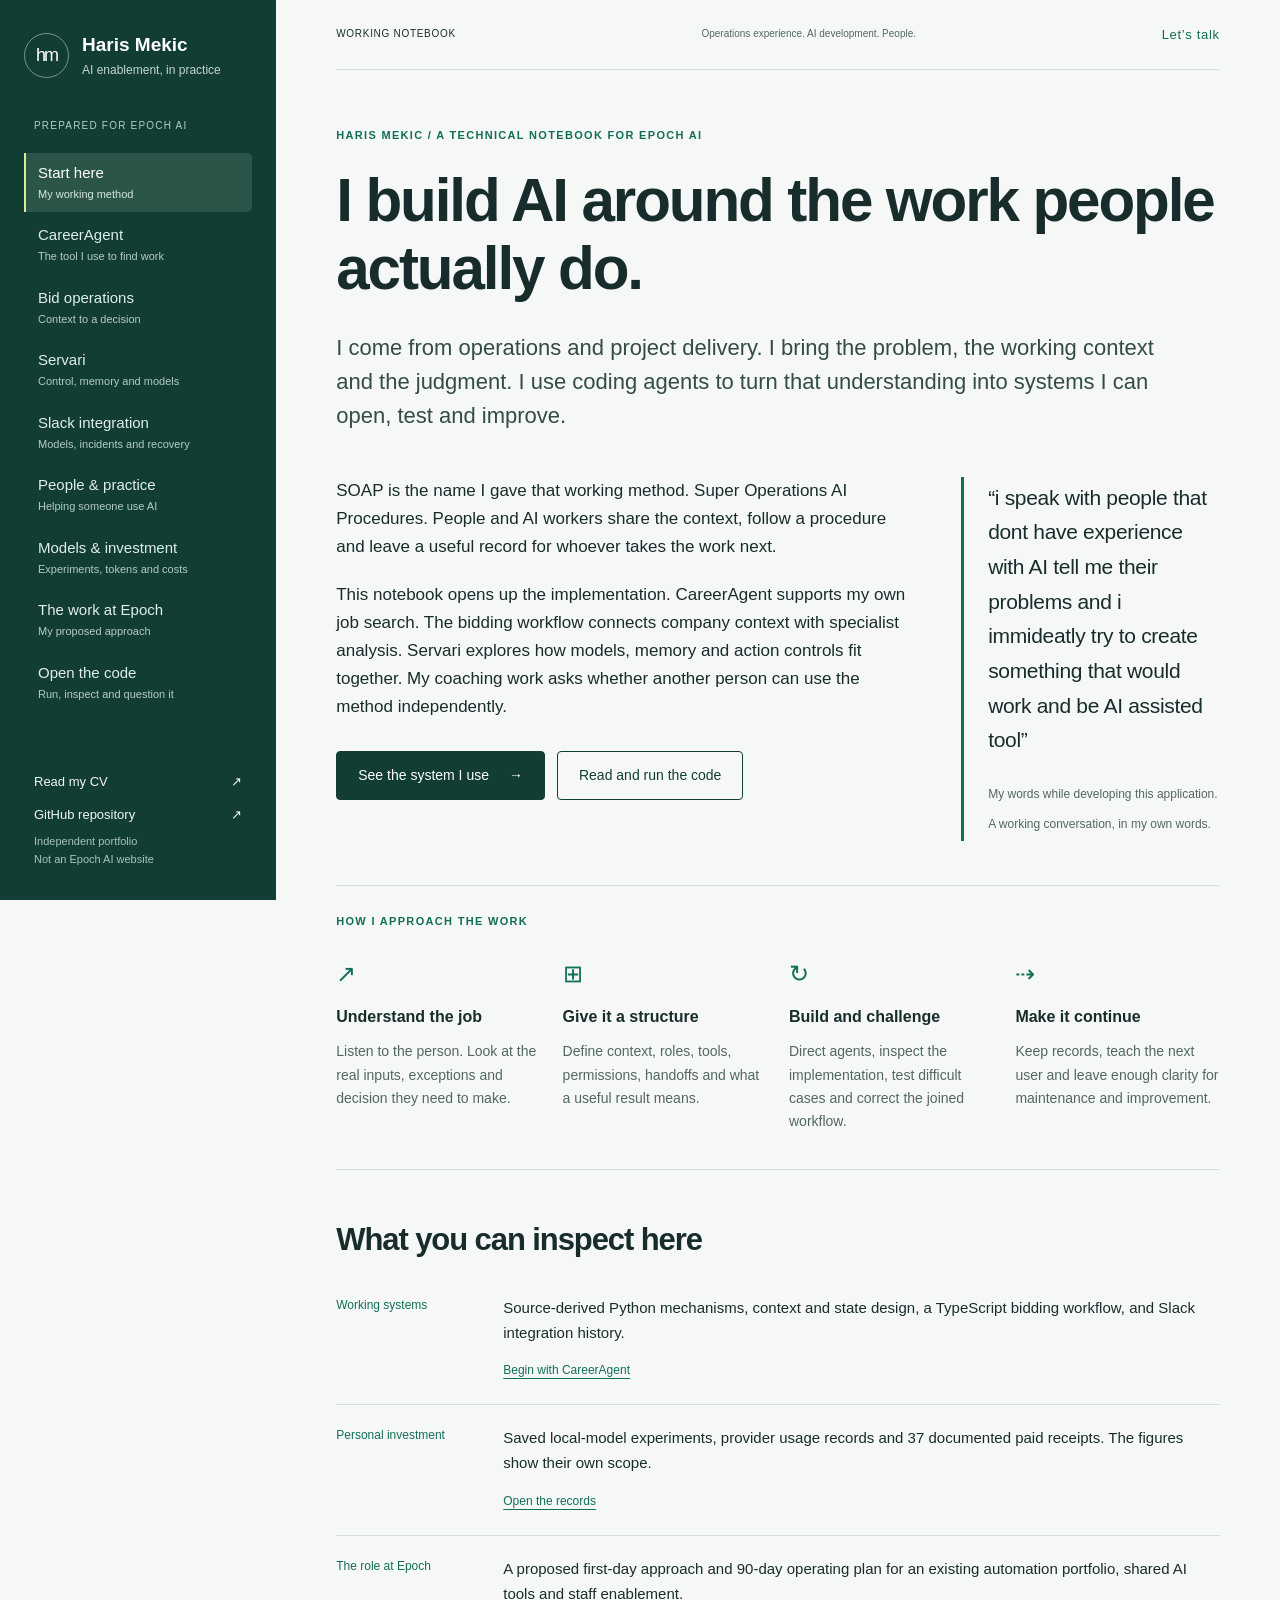
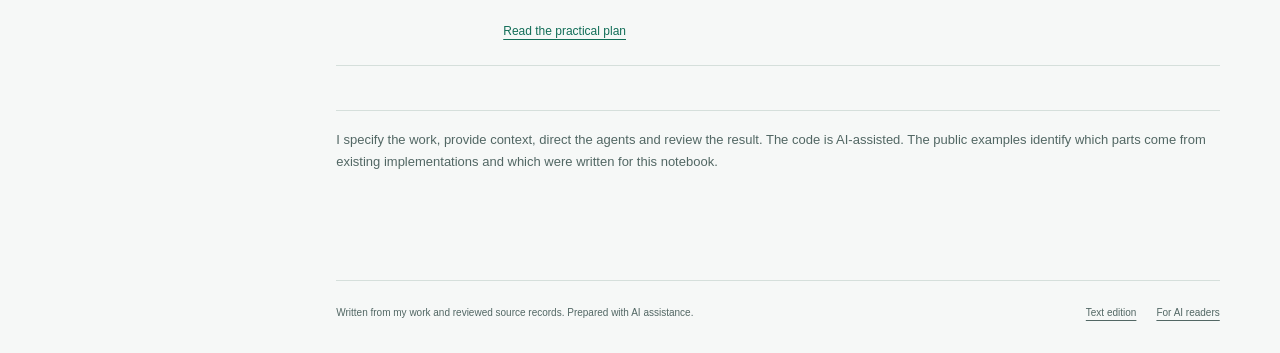
==== website/index.html @ e60d4afe "Publish AI enablement notebook and source-derived offline examples" ====
<!doctype html>
<html lang="en">
  <head>
    <meta charset="utf-8" />
    <meta name="viewport" content="width=device-width,initial-scale=1" />
    <title>Haris Mekic · AI enablement, in practice</title>
    <meta
      name="description"
      content="A technical working notebook for Epoch AI. CareerAgent, contextual workflows, model experiments, inspectable code and an implementation plan by Haris Mekic."
    />
    <meta name="color-scheme" content="light" />
    <link rel="icon" href="mark.svg" type="image/svg+xml" />
    <link rel="stylesheet" href="style.css" />
    <script src="app.js" defer></script>
  </head>
  <body>
    <a class="skip" href="#main">Skip to notebook</a>
    <div class="workspace">
      <aside class="rail">
        <a class="identity" href="#start"
          ><span class="monogram" aria-hidden="true">hm</span
          ><span>Haris Mekic<small>AI enablement, in practice</small></span></a
        ><button
          id="menu-toggle"
          aria-expanded="false"
          aria-controls="chapters"
        >
          Explore notebook <span aria-hidden="true">☰</span>
        </button>
        <nav id="chapters" aria-label="Notebook chapters">
          <p class="nav-label">Prepared for Epoch AI</p>
          <a href="#start">Start here<span>My working method</span></a
          ><a href="#careeragent"
            >CareerAgent<span>The tool I use to find work</span></a
          ><a href="#bid_workflow"
            >Bid operations<span>Context to a decision</span></a
          ><a href="#servari">Servari<span>Control, memory and models</span></a
          ><a href="#enablement"
            >People & practice<span>Helping someone use AI</span></a
          ><a href="#investment"
            >Models & investment<span>Experiments, tokens and costs</span></a
          ><a href="#epoch"
            >The work at Epoch<span>My proposed approach</span></a
          ><a href="#code"
            >Open the code<span>Run, inspect and question it</span></a
          >
        </nav>
        <div class="rail-bottom">
          <a href="https://haris-mekic-epoch-ai.pages.dev/Haris_Mekic_Epoch_AI_Enablement_CV.pdf"
            >Read my CV <span aria-hidden="true">↗</span></a
          ><a href="https://github.com/Haris88m/ai-enablement-workbench"
            >GitHub repository <span aria-hidden="true">↗</span></a
          >
          <p>Independent portfolio<br />Not an Epoch AI website</p>
        </div>
      </aside>
      <main id="main" tabindex="-1">
        <header class="topbar">
          <span>WORKING NOTEBOOK</span
          ><span>Operations experience. AI development. People.</span
          ><a class="contact-small" href="#contact">Let’s talk</a>
        </header>
        <div id="reading">
          <noscript
            ><h1>Haris Mekic’s technical notebook</h1>
            <p>
              This interactive notebook uses JavaScript. You can read the
              complete <a href="notebook.md">plain-text edition</a> or visit the
              <a href="https://github.com/Haris88m/ai-enablement-workbench"
                >public code repository</a
              >.
            </p></noscript
          >
        </div>
        <footer>
          <span
            >Written from my work and reviewed source records. Prepared with AI
            assistance.</span
          ><a href="notebook.md">Text edition</a
          ><a href="llms.txt">For AI readers</a>
        </footer>
      </main>
    </div>
    <div class="live" id="announcer" role="status" aria-live="polite"></div>
  </body>
</html>
---- website/style.css ----
:root {
  --ink: #182d2b;
  --muted: #526764;
  --paper: #f6f8f7;
  --green: #123d35;
  --line: #d5dfdb;
  --accent: #126e58;
  --lime: #d7ed96;
  --gold: #9a5e20;
  --radius: 8px;
}
* {
  box-sizing: border-box;
}
html {
  scroll-behavior: smooth;
}
body {
  margin: 0;
  background: var(--paper);
  color: var(--ink);
  font-family: "Segoe UI", Arial, sans-serif;
  font-size: 17px;
  line-height: 1.65;
}
a {
  color: var(--accent);
  text-underline-offset: 4px;
}
button,
input,
select {
  font: inherit;
}
button,
a {
  touch-action: manipulation;
}
button {
  cursor: pointer;
}
a:focus-visible,
button:focus-visible,
input:focus-visible,
select:focus-visible,
summary:focus-visible {
  outline: 3px solid #b1681f;
  outline-offset: 5px;
}
.skip {
  position: fixed;
  left: 12px;
  top: -80px;
  z-index: 99;
  background: white;
  padding: 12px;
}
.skip:focus {
  top: 12px;
}
.workspace {
  display: grid;
  grid-template-columns: 276px minmax(0, 1fr);
  min-height: 100dvh;
}
.rail {
  background: var(--green);
  color: #edf5f1;
  padding: 32px 24px;
  position: sticky;
  top: 0;
  height: 100dvh;
  overflow: auto;
  display: flex;
  flex-direction: column;
}
.identity {
  display: flex;
  gap: 13px;
  align-items: center;
  color: white;
  text-decoration: none;
  font-size: 19px;
  font-weight: 600;
  line-height: 1.4;
}
.identity small {
  display: block;
  font-size: 12px;
  font-weight: 400;
  color: #c0d5cd;
  margin-top: 3px;
}
.monogram {
  display: grid;
  place-items: center;
  border: 1px solid #78938a;
  border-radius: 50%;
  height: 45px;
  width: 45px;
  font-size: 18px;
  letter-spacing: -2px;
  font-weight: 400;
}
.nav-label {
  text-transform: uppercase;
  font-size: 10px;
  letter-spacing: 0.12em;
  color: #b3cec3;
  margin: 40px 10px 18px;
}
nav a {
  display: block;
  color: #e0eee8;
  text-decoration: none;
  font-size: 15px;
  line-height: 1.25;
  padding: 11px 12px;
  border-left: 2px solid transparent;
  margin: 3px 0;
  border-radius: 0 5px 5px 0;
}
nav a span {
  display: block;
  color: #b3ccc2;
  font-size: 11px;
  margin-top: 5px;
}
nav a:hover {
  background: #224c40;
}
nav a[aria-current="page"] {
  border-left-color: var(--lime);
  background: #2b5548;
  color: white;
}
nav a[aria-current="page"] span {
  color: #d4e8dc;
}
.rail-bottom {
  margin-top: auto;
  padding-top: 28px;
  font-size: 13px;
}
.rail-bottom a {
  display: flex;
  justify-content: space-between;
  color: #eff6ef;
  text-decoration: none;
  padding: 6px 10px;
}
.rail-bottom p {
  color: #a9c4b8;
  font-size: 11px;
  padding-left: 10px;
  margin-bottom: 0;
}
#menu-toggle {
  display: none;
}
main {
  min-width: 0;
  padding: 0 6%;
  outline: none;
}
.topbar {
  display: flex;
  justify-content: space-between;
  align-items: center;
  gap: 20px;
  padding: 24px 0;
  border-bottom: 1px solid var(--line);
  font-size: 10px;
  letter-spacing: 0.07em;
}
.topbar span:nth-child(2) {
  color: var(--muted);
  letter-spacing: 0;
}
.contact-small {
  text-decoration: none;
  font-size: 13px;
  white-space: nowrap;
}
#reading {
  max-width: 1160px;
  margin: auto;
  min-height: 75vh;
  padding: 56px 0 70px;
  animation: appear 0.3s ease-out;
}
.eyebrow {
  font-size: 11px;
  letter-spacing: 0.12em;
  text-transform: uppercase;
  color: var(--accent);
  margin: 0 0 22px;
  font-weight: 600;
}
h1,
h2,
h3 {
  font-weight: 550;
  letter-spacing: -0.035em;
  line-height: 1.13;
  margin: 0;
}
h1 {
  font-size: clamp(38px, 4.7vw, 70px);
  max-width: 960px;
  margin-bottom: 28px;
}
h2 {
  font-size: 31px;
  margin: 0 0 18px;
}
h3 {
  font-size: 21px;
  margin: 0 0 12px;
}
p {
  margin: 0 0 20px;
}
.lead {
  font-size: 22px;
  line-height: 1.55;
  max-width: 820px;
  color: #334c47;
}
.start-intro {
  display: grid;
  grid-template-columns: minmax(0, 1.45fr) minmax(220px, 0.65fr);
  gap: 48px;
  margin-top: 44px;
}
.owner-note {
  border-left: 3px solid var(--accent);
  padding: 4px 0 4px 24px;
  font-size: 18px;
  margin: 0;
}
.owner-note p {
  font-size: 21px;
  letter-spacing: -0.015em;
}
.owner-note cite {
  font-size: 12px;
  color: var(--muted);
  font-style: normal;
}
.actions {
  display: flex;
  gap: 12px;
  flex-wrap: wrap;
  margin: 30px 0;
}
.button {
  display: inline-flex;
  align-items: center;
  justify-content: center;
  gap: 20px;
  padding: 12px 21px;
  background: var(--green);
  color: white;
  border: 1px solid var(--green);
  border-radius: 4px;
  text-decoration: none;
  font-size: 14px;
}
.button.secondary {
  background: transparent;
  color: var(--green);
}
.button:hover {
  background: #215d4b;
  color: #fff;
}
.method {
  margin: 44px 0 38px;
  border-top: 1px solid var(--line);
  border-bottom: 1px solid var(--line);
  padding: 26px 0;
}
.method-flow {
  display: grid;
  grid-template-columns: repeat(4, 1fr);
  gap: 22px;
  margin-top: 24px;
}
.method-flow strong {
  font-size: 16px;
  display: block;
}
.method-flow p {
  font-size: 14px;
  color: var(--muted);
  margin: 10px 0;
}
.method-flow .flow-symbol {
  font-size: 24px;
  color: var(--accent);
  display: block;
  margin-bottom: 10px;
}
.section {
  margin: 44px 0;
  padding-top: 8px;
}
.case-header {
  margin-bottom: 32px;
}
.case-status {
  display: inline-block;
  color: var(--accent);
  font-size: 12px;
  padding: 5px 0;
  margin-bottom: 18px;
  border-bottom: 1px solid #a2bcae;
}
.case-layout {
  display: grid;
  grid-template-columns: minmax(0, 1fr) 210px;
  gap: 48px;
}
.prose {
  max-width: 790px;
}
.prose p {
  line-height: 1.8;
  margin-bottom: 22px;
}
.margin-notes {
  font-size: 12px;
  color: var(--muted);
  border-left: 1px solid var(--line);
  padding-left: 22px;
}
.margin-notes strong {
  display: block;
  color: var(--ink);
  font-size: 13px;
  margin-bottom: 9px;
}
.margin-notes div {
  margin-bottom: 30px;
}
.chapter-links {
  display: flex;
  flex-wrap: wrap;
  gap: 8px 20px;
  padding: 17px 0;
  margin: 28px 0;
  border-block: 1px solid var(--line);
  font-size: 12px;
}
.chapter-links a {
  text-decoration: none;
}
.architecture {
  background: #e9f0ed;
  padding: 28px;
  border-radius: var(--radius);
  margin: 30px 0;
}
.architecture h3 {
  margin-bottom: 22px;
}
.pipeline {
  display: flex;
  align-items: stretch;
  gap: 12px;
}
.pipeline .node {
  flex: 1;
  min-width: 0;
  border-top: 2px solid #487762;
  padding: 14px 0 0;
  font-size: 14px;
  line-height: 1.5;
}
.node strong {
  display: block;
  color: var(--green);
  margin-bottom: 7px;
}
.node small {
  font-size: 12px;
  color: var(--muted);
}
.code-panel {
  background: #122a26;
  color: #dfebe4;
  border-radius: var(--radius);
  overflow: hidden;
  margin: 28px 0;
}
.code-panel header {
  display: flex;
  align-items: center;
  justify-content: space-between;
  padding: 14px 20px;
  border-bottom: 1px solid #375048;
  font-size: 12px;
  color: #abc8bb;
}
.code-panel header a {
  color: #d7ed96;
}
.code-panel pre {
  margin: 0;
  padding: 24px;
  overflow: auto;
  font-family: Consolas, monospace;
  font-size: 12px;
  line-height: 1.8;
  tab-size: 2;
}
.annotation {
  font-size: 12px;
  color: var(--muted);
  line-height: 1.6;
}
.note {
  padding: 18px 0;
  border-top: 1px solid var(--line);
  font-size: 13px;
  color: var(--muted);
}
.quote-line {
  font-size: 25px;
  line-height: 1.5;
  letter-spacing: -0.02em;
  border-left: 3px solid #7a9f80;
  margin: 40px 0;
  padding: 8px 0 8px 24px;
}
.ledger {
  width: 100%;
  border-collapse: collapse;
  font-size: 14px;
}
.ledger th {
  text-align: left;
  color: var(--muted);
  font-size: 11px;
  text-transform: uppercase;
  letter-spacing: 0.06em;
  font-weight: 500;
}
.ledger th,
.ledger td {
  padding: 15px 12px 15px 0;
  border-bottom: 1px solid var(--line);
  vertical-align: top;
}
.ledger td:last-child {
  font-variant-numeric: tabular-nums;
}
.table-wrap {
  overflow: auto;
  margin: 24px 0;
}
.invest-summary {
  display: grid;
  grid-template-columns: repeat(3, 1fr);
  gap: 30px;
  border-block: 1px solid var(--line);
  margin: 32px 0;
  padding: 24px 0;
}
.invest-summary strong {
  display: block;
  font-size: 35px;
  letter-spacing: -0.035em;
  font-weight: 500;
}
.invest-summary span {
  font-size: 13px;
  color: var(--muted);
}
.bars {
  display: grid;
  gap: 18px;
  margin: 28px 0;
}
.bar-label {
  display: flex;
  justify-content: space-between;
  font-size: 12px;
  gap: 20px;
  margin-bottom: 6px;
}
.bar-track {
  height: 12px;
  display: flex;
  background: #dae4df;
  border-radius: 3px;
  overflow: hidden;
}
.bar-fresh {
  background: #1c6652;
}
.bar-cached {
  background: #96b694;
}
.bar-output {
  background: #bd8847;
  min-width: 2px;
}
.legend {
  display: flex;
  gap: 20px;
  flex-wrap: wrap;
  font-size: 11px;
  color: var(--muted);
}
.legend i {
  display: inline-block;
  width: 9px;
  height: 9px;
  margin-right: 5px;
}
.record {
  padding: 21px 0;
  border-bottom: 1px solid var(--line);
  display: grid;
  grid-template-columns: 145px 1fr;
  gap: 22px;
}
.record time,
.record .tag {
  font-size: 12px;
  color: var(--accent);
}
.record p {
  font-size: 15px;
  margin-bottom: 10px;
}
.record a {
  font-size: 12px;
}
.disclosure {
  margin: 20px 0;
  border-block: 1px solid var(--line);
  padding: 16px 0;
}
.disclosure summary {
  cursor: pointer;
  font-size: 14px;
  color: var(--accent);
  padding: 3px 0;
}
.disclosure div {
  padding-top: 18px;
}
.try-panel {
  background: #e9f0ed;
  padding: 28px;
  border-radius: var(--radius);
  margin: 30px 0;
}
.try-grid {
  display: grid;
  grid-template-columns: 1fr 1fr;
  gap: 24px;
}
.try-panel label {
  display: block;
  font-size: 13px;
  margin-bottom: 6px;
}
.try-panel input,
.try-panel select {
  width: 100%;
  padding: 10px 12px;
  border: 1px solid #90a99c;
  border-radius: 4px;
  background: var(--paper);
  color: var(--ink);
}
.result {
  grid-column: 1/-1;
  border-top: 1px solid #b7ccc0;
  padding-top: 22px;
  font-size: 18px;
  margin: 0;
}
.result strong {
  color: var(--accent);
}
.role-list .record {
  grid-template-columns: 220px 1fr;
}
.role-list .tag {
  font-size: 16px;
  color: var(--ink);
}
.phase {
  border-top: 1px solid var(--line);
  padding: 30px 0;
  display: grid;
  grid-template-columns: 160px 1fr;
  gap: 30px;
}
.phase .tag {
  color: var(--accent);
  font-size: 13px;
}
.phase p {
  font-size: 16px;
}
.repo-tree {
  font:
    13px/1.9 Consolas,
    monospace;
  white-space: pre;
  overflow: auto;
  padding: 25px;
  background: #e9f0ed;
  border-radius: var(--radius);
}
.contact-page {
  max-width: 750px;
  padding: 30px 0 65px;
}
.contact-page h1 {
  font-size: 60px;
}
.contact-address {
  font-size: 23px;
}
.copy-status {
  font-size: 13px;
  min-height: 25px;
}
footer {
  max-width: 1160px;
  margin: auto;
  border-top: 1px solid var(--line);
  padding: 24px 0 30px;
  display: flex;
  gap: 20px;
  flex-wrap: wrap;
  font-size: 10px;
  color: var(--muted);
}
footer span {
  margin-right: auto;
}
footer a {
  color: var(--muted);
}
.live {
  position: absolute;
  width: 1px;
  height: 1px;
  padding: 0;
  overflow: hidden;
  clip: rect(0, 0, 0, 0);
  white-space: nowrap;
}
.error-state {
  padding: 40px 0;
}
.small {
  font-size: 13px;
  color: var(--muted);
}
@keyframes appear {
  from {
    opacity: 0;
    transform: translateY(5px);
  }
  to {
    opacity: 1;
    transform: none;
  }
}
@media (min-width: 1600px) {
  main {
    padding-inline: 8%;
  }
}
@media (max-width: 1150px) {
  .workspace {
    grid-template-columns: 236px 1fr;
  }
  .rail {
    padding: 25px 16px;
  }
  .start-intro,
  .case-layout {
    grid-template-columns: 1fr;
    gap: 28px;
  }
  .margin-notes {
    display: flex;
    gap: 28px;
    flex-wrap: wrap;
  }
  .margin-notes div {
    max-width: 280px;
    margin-bottom: 8px;
  }
  .method-flow {
    grid-template-columns: repeat(2, 1fr);
  }
  .topbar span:nth-child(2) {
    display: none;
  }
  .role-list .record {
    grid-template-columns: 170px 1fr;
  }
}
@media (max-width: 740px) {
  body {
    font-size: 16px;
  }
  .workspace {
    display: block;
  }
  .rail {
    position: relative;
    height: auto;
    padding: 18px 22px;
    display: grid;
    grid-template-columns: 1fr auto;
    align-items: center;
    overflow: visible;
  }
  .identity {
    font-size: 16px;
  }
  .identity small {
    font-size: 10px;
  }
  .monogram {
    width: 36px;
    height: 36px;
  }
  #menu-toggle {
    display: flex;
    align-items: center;
    gap: 14px;
    color: #e7f2eb;
    background: transparent;
    border: 1px solid #65897a;
    border-radius: 4px;
    padding: 8px 10px;
    font-size: 11px;
  }
  #chapters {
    display: none;
    grid-column: 1/-1;
    padding-top: 10px;
  }
  #chapters.open {
    display: block;
  }
  .nav-label {
    margin: 18px 12px 10px;
  }
  .rail-bottom {
    display: none;
  }
  main {
    padding: 0 24px;
  }
  .topbar {
    padding: 18px 0;
    font-size: 9px;
  }
  #reading {
    padding: 35px 0 45px;
  }
  h1 {
    font-size: 43px;
    line-height: 1.12;
  }
  h2 {
    font-size: 27px;
  }
  .lead {
    font-size: 19px;
  }
  .start-intro {
    margin-top: 28px;
  }
  .owner-note p {
    font-size: 19px;
  }
  .method-flow {
    gap: 18px;
  }
  .pipeline {
    display: grid;
    grid-template-columns: 1fr 1fr;
    gap: 22px;
  }
  .architecture,
  .try-panel {
    padding: 20px;
  }
  .case-layout {
    gap: 26px;
  }
  .prose p {
    line-height: 1.75;
  }
  .margin-notes {
    padding-left: 16px;
  }
  .invest-summary {
    grid-template-columns: 1fr;
    gap: 14px;
  }
  .invest-summary > div {
    display: flex;
    align-items: baseline;
    gap: 20px;
  }
  .invest-summary strong {
    font-size: 29px;
    min-width: 120px;
  }
  .ledger {
    font-size: 12px;
  }
  .record,
  .role-list .record,
  .phase {
    grid-template-columns: 1fr;
    gap: 9px;
  }
  .try-grid {
    gap: 15px;
  }
  .contact-page h1 {
    font-size: 43px;
  }
  .contact-address {
    font-size: 19px;
  }
  .code-panel pre {
    font-size: 11px;
    padding: 18px;
  }
  .actions {
    gap: 10px;
  }
  .button {
    padding: 11px 15px;
    font-size: 13px;
  }
  .contact-small {
    font-size: 12px;
  }
  .chapter-links {
    gap: 10px 18px;
  }
  footer {
    gap: 12px;
  }
  .quote-line {
    font-size: 22px;
  }
}
@media (prefers-reduced-motion: reduce) {
  html {
    scroll-behavior: auto;
  }
  #reading {
    animation: none;
  }
}
@media print {
  .rail,
  .topbar,
  footer,
  .actions,
  #menu-toggle {
    display: none;
  }
  .workspace {
    display: block;
  }
  main {
    padding: 0;
  }
  body {
    background: white;
    color: black;
  }
  .code-panel {
    background: #eee;
    color: black;
  }
  #reading {
    padding: 0;
  }
  .case-layout {
    display: block;
  }
  .margin-notes {
    margin-top: 25px;
  }
}
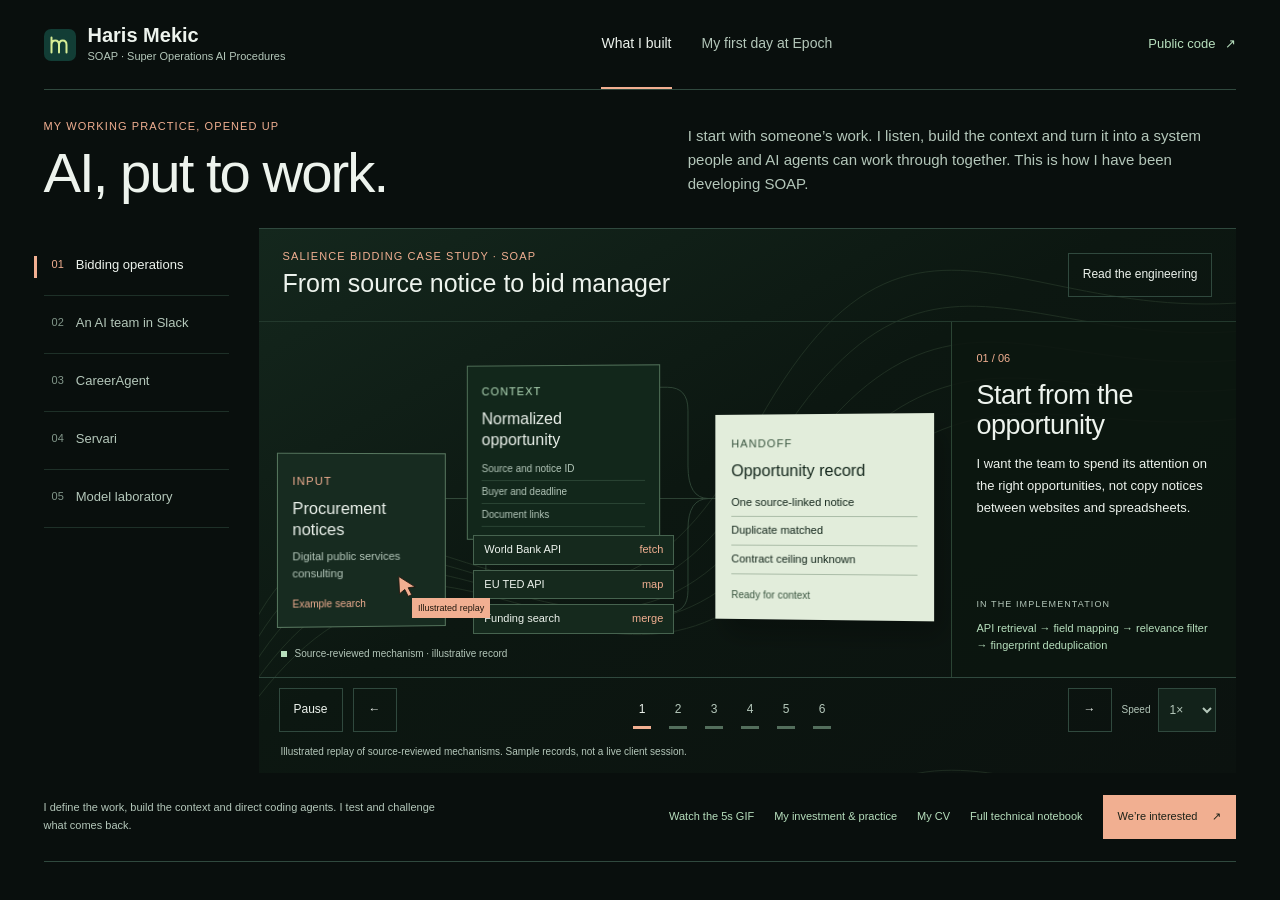
==== commit 72d694c1: "Rebuild Epoch portfolio with animated source-reviewed workflows" ====
--- a/website/index.html
+++ b/website/index.html
@@ -3,84 +3,196 @@
   <head>
     <meta charset="utf-8" />
     <meta name="viewport" content="width=device-width,initial-scale=1" />
-    <title>Haris Mekic · AI enablement, in practice</title>
+    <title>Haris Mekic | AI, put to work</title>
     <meta
       name="description"
-      content="A technical working notebook for Epoch AI. CareerAgent, contextual workflows, model experiments, inspectable code and an implementation plan by Haris Mekic."
+      content="Haris Mekic’s AI engineering practice, shown through source-reviewed workflows and a proposed approach to AI enablement at Epoch."
     />
-    <meta name="color-scheme" content="light" />
     <link rel="icon" href="mark.svg" type="image/svg+xml" />
     <link rel="stylesheet" href="style.css" />
-    <script src="app.js" defer></script>
+    <link
+      rel="alternate"
+      type="text/markdown"
+      href="notebook.md"
+      title="Detailed technical notebook"
+    />
+    <script type="module" src="app.js"></script>
   </head>
   <body>
-    <a class="skip" href="#main">Skip to notebook</a>
-    <div class="workspace">
-      <aside class="rail">
-        <a class="identity" href="#start"
-          ><span class="monogram" aria-hidden="true">hm</span
-          ><span>Haris Mekic<small>AI enablement, in practice</small></span></a
-        ><button
-          id="menu-toggle"
-          aria-expanded="false"
-          aria-controls="chapters"
-        >
-          Explore notebook <span aria-hidden="true">☰</span>
-        </button>
-        <nav id="chapters" aria-label="Notebook chapters">
-          <p class="nav-label">Prepared for Epoch AI</p>
-          <a href="#start">Start here<span>My working method</span></a
-          ><a href="#careeragent"
-            >CareerAgent<span>The tool I use to find work</span></a
-          ><a href="#bid_workflow"
-            >Bid operations<span>Context to a decision</span></a
-          ><a href="#servari">Servari<span>Control, memory and models</span></a
-          ><a href="#enablement"
-            >People & practice<span>Helping someone use AI</span></a
-          ><a href="#investment"
-            >Models & investment<span>Experiments, tokens and costs</span></a
-          ><a href="#epoch"
-            >The work at Epoch<span>My proposed approach</span></a
-          ><a href="#code"
-            >Open the code<span>Run, inspect and question it</span></a
-          >
-        </nav>
-        <div class="rail-bottom">
-          <a href="https://haris-mekic-epoch-ai.pages.dev/Haris_Mekic_Epoch_AI_Enablement_CV.pdf"
-            >Read my CV <span aria-hidden="true">↗</span></a
-          ><a href="https://github.com/Haris88m/ai-enablement-workbench"
-            >GitHub repository <span aria-hidden="true">↗</span></a
-          >
-          <p>Independent portfolio<br />Not an Epoch AI website</p>
+    <a class="skip" href="#main">Skip to the working example</a>
+    <header class="topbar">
+      <a class="identity" href="#work/salience"
+        ><img src="mark.svg" alt="" width="32" height="32" /><span
+          >Haris Mekic<small>SOAP · Super Operations AI Procedures</small></span
+        ></a
+      >
+      <nav aria-label="Two-part portfolio">
+        <a href="#work/salience" data-section="work">What I built</a
+        ><a href="#epoch/listen" data-section="epoch">My first day at Epoch</a>
+      </nav>
+      <a
+        class="source-link"
+        href="https://github.com/Haris88m/ai-enablement-workbench"
+        >Public code <span aria-hidden="true">↗</span></a
+      >
+    </header>
+    <main id="main" tabindex="-1">
+      <div class="opening">
+        <div>
+          <p class="eyebrow" id="eyebrow">My working practice, opened up</p>
+          <h1 id="headline">AI, put to work.</h1>
         </div>
-      </aside>
-      <main id="main" tabindex="-1">
-        <header class="topbar">
-          <span>WORKING NOTEBOOK</span
-          ><span>Operations experience. AI development. People.</span
-          ><a class="contact-small" href="#contact">Let’s talk</a>
-        </header>
-        <div id="reading">
-          <noscript
-            ><h1>Haris Mekic’s technical notebook</h1>
-            <p>
-              This interactive notebook uses JavaScript. You can read the
-              complete <a href="notebook.md">plain-text edition</a> or visit the
-              <a href="https://github.com/Haris88m/ai-enablement-workbench"
-                >public code repository</a
-              >.
-            </p></noscript
+        <p id="intro">
+          I start with someone’s work. I listen, build the context and turn it
+          into a system people and AI agents can work through together. This is
+          how I have been developing SOAP.
+        </p>
+      </div>
+      <div class="workspace">
+        <aside
+          class="case-list"
+          aria-label="Choose a working example"
+          id="cases"
+        ></aside>
+        <section class="stage" aria-labelledby="case-title">
+          <div class="stage-top">
+            <div>
+              <p class="eyebrow" id="case-type"></p>
+              <h2 id="case-title">Loading the working examples</h2>
+            </div>
+            <button
+              id="details-open"
+              class="text-button"
+              aria-expanded="false"
+              aria-controls="details"
+            >
+              Read the engineering
+            </button>
+          </div>
+          <div class="scene-layout">
+            <div class="visual" id="visual" aria-label="Illustrated workflow">
+              <svg
+                class="connections"
+                viewBox="0 0 840 370"
+                aria-hidden="true"
+                preserveAspectRatio="none"
+              >
+                <path
+                  d="M80 184 H250 Q275 184 275 150 V90 Q275 68 302 68 H495 Q520 68 520 92 V150 Q520 184 545 184 H765"
+                />
+                <path d="M80 184 H765" />
+                <path
+                  d="M250 184 Q275 184 275 216 V280 Q275 303 302 303 H495 Q520 303 520 280 V216 Q520 184 545 184"
+                />
+                <path
+                  class="signal"
+                  d="M80 184 H250 Q275 184 275 150 V90 Q275 68 302 68 H495 Q520 68 520 92 V150 Q520 184 545 184 H765"
+                />
+              </svg>
+              <div class="input-node">
+                <span class="micro">INPUT</span
+                ><strong id="input-title"></strong>
+                <p id="input-body"></p>
+                <span class="node-foot" id="input-foot"></span>
+              </div>
+              <div class="context-node">
+                <span class="micro">CONTEXT</span
+                ><strong id="context-title"></strong>
+                <div id="context-fields"></div>
+              </div>
+              <div class="worker-stack" id="workers"></div>
+              <div class="output-node">
+                <span class="micro">HANDOFF</span
+                ><strong id="output-title"></strong>
+                <div id="output-lines"></div>
+                <span class="node-foot" id="output-foot"></span>
+              </div>
+              <div class="cursor" aria-hidden="true">
+                <svg viewBox="0 0 22 26">
+                  <path
+                    d="M2 2 L3 22 L9 17 L13 25 L17 23 L13 15 L21 14 Z"
+                  /></svg
+                ><span>Illustrated replay</span>
+              </div>
+              <div class="activity">
+                <span class="activity-mark" aria-hidden="true"></span
+                ><span id="activity-text"></span>
+              </div>
+            </div>
+            <div class="narrative">
+              <span class="scene-index" id="scene-index"></span>
+              <h3 id="scene-title"></h3>
+              <p id="scene-copy"></p>
+              <div class="technical">
+                <span class="micro">IN THE IMPLEMENTATION</span>
+                <p id="scene-technical"></p>
+              </div>
+            </div>
+          </div>
+          <div class="playback">
+            <button id="play" aria-label="Pause walkthrough">Pause</button
+            ><button id="previous" aria-label="Previous scene">←</button>
+            <div id="steps" class="steps" aria-label="Walkthrough scenes"></div>
+            <button id="next" aria-label="Next scene">→</button
+            ><label class="speed"
+              >Speed<select id="speed" aria-label="Playback speed">
+                <option value="1">1×</option>
+                <option value="1.5">1.5×</option>
+                <option value="2">2×</option>
+              </select></label
+            >
+          </div>
+          <p class="replay-note" id="replay-note">
+            Illustrated replay of source-reviewed mechanisms. Sample records,
+            not a live client session.
+          </p>
+          <section id="details" hidden tabindex="-1"></section>
+        </section>
+      </div>
+      <footer class="bottom-bar">
+        <p>
+          I define the work, build the context and direct coding agents. I test
+          and challenge what comes back.
+        </p>
+        <div>
+          <button id="overview-open">Watch the 5s GIF</button>
+          <button id="investment-open">My investment & practice</button
+          ><a href="https://haris-mekic-epoch-ai.pages.dev/Haris_Mekic_Epoch_AI_Enablement_CV.pdf">My CV</a
+          ><a href="notebook.md">Full technical notebook</a
+          ><a
+            class="contact"
+            href="mailto:harism88@outlook.com?subject=Epoch%20AI%20%E2%80%94%20let%E2%80%99s%20talk"
+            >We’re interested <span aria-hidden="true">↗</span></a
           >
         </div>
-        <footer>
-          <span
-            >Written from my work and reviewed source records. Prepared with AI
-            assistance.</span
-          ><a href="notebook.md">Text edition</a
-          ><a href="llms.txt">For AI readers</a>
-        </footer>
-      </main>
-    </div>
-    <div class="live" id="announcer" role="status" aria-live="polite"></div>
+      </footer>
+    </main>
+    <dialog id="investment" aria-labelledby="investment-title">
+      <div class="dialog-head">
+        <h2 id="investment-title">What I invested in learning by building.</h2>
+        <button id="investment-close" aria-label="Close investment details">
+          Close
+        </button>
+      </div>
+      <p>
+        I funded these experiments myself. The records below make that practice
+        inspectable without turning model usage into a claim about impact.
+      </p>
+      <div id="investment-content"></div>
+    </dialog>
+    <dialog id="overview" aria-labelledby="overview-title">
+      <div class="dialog-head"><h2 id="overview-title">The working loop, in five seconds.</h2><button id="overview-close">Close</button></div>
+      <p>A parallel-analysis example, illustrated in five seconds. The interactive walkthrough distinguishes this pattern from sequential workers and separate control modules.</p>
+      <div id="overview-media"></div>
+    </dialog>
+    <noscript
+      ><p>
+        This portfolio uses JavaScript for its walkthroughs.
+        <a href="notebook.md">Read the complete technical notebook</a> or
+        <a href="https://github.com/Haris88m/ai-enablement-workbench"
+          >inspect the public source</a
+        >.
+      </p></noscript
+    >
   </body>
 </html>
--- a/website/style.css
+++ b/website/style.css
@@ -1,907 +1,1091 @@
 :root {
-  --ink: #182d2b;
-  --muted: #526764;
-  --paper: #f6f8f7;
-  --green: #123d35;
-  --line: #d5dfdb;
-  --accent: #126e58;
-  --lime: #d7ed96;
-  --gold: #9a5e20;
-  --radius: 8px;
+  color-scheme: dark;
+  --bg: #090f0d;
+  --surface: #101c18;
+  --line: #30493e;
+  --ink: #edf3ed;
+  --muted: #b4c7ba;
+  --green: #b7dfbd;
+  --accent: #f1af91;
+  --body: Verdana, Geneva, sans-serif;
+  --display: "Trebuchet MS", Verdana, sans-serif;
 }
 * {
   box-sizing: border-box;
 }
-html {
-  scroll-behavior: smooth;
-}
 body {
   margin: 0;
-  background: var(--paper);
+  background: var(--bg);
   color: var(--ink);
-  font-family: "Segoe UI", Arial, sans-serif;
-  font-size: 17px;
-  line-height: 1.65;
+  font: 15px/1.6 var(--body);
 }
 a {
+  color: var(--green);
+  text-decoration: none;
+}
+a:visited {
+  color: #d1c5a4;
+}
+a:hover {
   color: var(--accent);
-  text-underline-offset: 4px;
 }
 button,
-input,
 select {
   font: inherit;
-}
-button,
-a {
-  touch-action: manipulation;
+  color: inherit;
+  cursor: pointer;
 }
 button {
-  cursor: pointer;
-}
+  border: 1px solid var(--line);
+  background: transparent;
+  min-height: 44px;
+  padding: 9px 14px;
+}
+button:hover {
+  background: #20362b;
+  border-color: var(--green);
+}
+button:active {
+  transform: translateY(1px);
+}
+button:focus-visible,
 a:focus-visible,
-button:focus-visible,
-input:focus-visible,
 select:focus-visible,
 summary:focus-visible {
-  outline: 3px solid #b1681f;
-  outline-offset: 5px;
+  outline: 2px solid var(--accent);
+  outline-offset: 4px;
+}
+a,
+button {
+  -webkit-tap-highlight-color: transparent;
+}
+::selection {
+  background: var(--green);
+  color: var(--bg);
+}
+[hidden] {
+  display: none !important;
 }
 .skip {
   position: fixed;
-  left: 12px;
   top: -80px;
-  z-index: 99;
-  background: white;
+  left: 20px;
+  z-index: 10;
+  background: var(--accent);
+  color: var(--bg);
   padding: 12px;
 }
 .skip:focus {
-  top: 12px;
+  top: 8px;
+}
+.topbar {
+  height: 90px;
+  margin: 0 3.4vw;
+  display: flex;
+  align-items: center;
+  justify-content: space-between;
+  border-bottom: 1px solid var(--line);
+  gap: 30px;
+}
+.identity {
+  display: flex;
+  align-items: center;
+  gap: 12px;
+  color: var(--ink) !important;
+  flex-shrink: 0;
+  font: 600 20px var(--display);
+}
+.identity small {
+  display: block;
+  font: 11px/1.7 var(--body);
+  color: var(--muted);
+}
+.topbar nav {
+  display: flex;
+  align-self: stretch;
+  gap: 30px;
+}
+.topbar nav a {
+  display: flex;
+  align-items: center;
+  color: var(--muted);
+  border-bottom: 2px solid transparent;
+  font-size: 14px;
+}
+.topbar nav a[aria-current] {
+  color: var(--ink);
+  border-color: var(--accent);
+}
+.source-link {
+  font-size: 13px;
+  min-height: 44px;
+  display: flex;
+  align-items: center;
+  gap: 10px;
+}
+main {
+  max-width: 1800px;
+  margin: auto;
+  padding: 0 3.4vw;
+  outline-offset: -4px;
+}
+.opening {
+  display: flex;
+  align-items: center;
+  justify-content: space-between;
+  gap: 40px;
+  padding: 28px 0 26px;
+}
+.opening h1 {
+  font: 500 clamp(34px, 4.4vw, 66px) / 1.03 var(--display);
+  letter-spacing: -2px;
+  margin: 8px 0 0;
+}
+.opening > p {
+  max-width: 570px;
+  width: 46%;
+  font-size: 15px;
+  color: var(--muted);
+  margin: 0;
+}
+.eyebrow,
+.micro {
+  font: 11px/1.6 var(--body);
+  letter-spacing: 1.1px;
+  text-transform: uppercase;
+  color: var(--accent);
+  margin: 0;
 }
 .workspace {
   display: grid;
-  grid-template-columns: 276px minmax(0, 1fr);
-  min-height: 100dvh;
-}
-.rail {
-  background: var(--green);
-  color: #edf5f1;
-  padding: 32px 24px;
-  position: sticky;
-  top: 0;
-  height: 100dvh;
-  overflow: auto;
+  grid-template-columns: 185px minmax(0, 1fr);
+  gap: 30px;
+}
+.case-list {
+  padding-top: 12px;
   display: flex;
   flex-direction: column;
-}
-.identity {
-  display: flex;
-  gap: 13px;
-  align-items: center;
-  color: white;
-  text-decoration: none;
-  font-size: 19px;
-  font-weight: 600;
-  line-height: 1.4;
-}
-.identity small {
+  gap: 2px;
+}
+.case-list a {
+  position: relative;
+  display: flex;
+  gap: 12px;
+  padding: 15px 8px;
+  min-height: 56px;
+  color: var(--muted);
+  font-size: 13px;
+  border-bottom: 1px solid #1e3028;
+}
+.case-list a span {
+  font: 11px/1.8 var(--body);
+  color: #82978a;
+}
+.case-list a strong {
+  font-weight: normal;
+}
+.case-list a[aria-current] {
+  color: var(--ink);
+}
+.case-list a[aria-current]::before {
+  content: "";
+  position: absolute;
+  left: -10px;
+  top: 16px;
+  width: 3px;
+  height: 22px;
+  background: var(--accent);
+}
+.case-list a[aria-current] span {
+  color: var(--accent);
+}
+.stage {
+  min-width: 0;
+  border-top: 1px solid var(--line);
+  background: linear-gradient(150deg, #14271d 0%, #0c1711 45%, #0b120f 100%);
+  position: relative;
+  isolation: isolate;
+}
+.stage::before {
+  content: "";
+  position: absolute;
+  inset: 0;
+  z-index: -1;
+  opacity: 0.2;
+  background-image: url("texture.svg");
+  pointer-events: none;
+  animation: atmosphere 18s ease-in-out infinite alternate;
+}
+.stage-top {
+  display: flex;
+  align-items: center;
+  justify-content: space-between;
+  padding: 19px 24px;
+  gap: 16px;
+  border-bottom: 1px solid #23392d;
+}
+.stage h2 {
+  font: 500 25px/1.15 var(--display);
+  margin: 4px 0;
+}
+.stage-top .text-button {
+  font-size: 12px;
+  flex-shrink: 0;
+}
+.scene-layout {
+  display: grid;
+  grid-template-columns: minmax(0, 1fr) 285px;
+  min-height: 355px;
+}
+.visual {
+  min-width: 0;
+  position: relative;
+  overflow: hidden;
+  min-height: 355px;
+  perspective: 1000px;
+}
+.connections {
+  position: absolute;
+  inset: 0;
+  width: 100%;
+  height: 100%;
+  fill: none;
+  stroke: #52735b;
+  stroke-width: 1;
+  opacity: 0.55;
+}
+.connections .signal {
+  stroke: var(--accent);
+  stroke-width: 2;
+  stroke-dasharray: 12 900;
+  animation: transmit 5s linear infinite;
+  opacity: 0.9;
+}
+.input-node,
+.context-node,
+.output-node,
+.worker-stack {
+  position: absolute;
+  z-index: 1;
+  transition:
+    opacity 0.5s ease,
+    transform 0.5s ease;
+}
+.input-node {
+  top: 37%;
+  left: 3%;
+  width: 24%;
+  max-width: 190px;
+  background: #172b20;
+  border: 1px solid #56765e;
+  padding: 14px;
+  transform: rotateY(5deg);
+}
+.visual strong {
   display: block;
-  font-size: 12px;
-  font-weight: 400;
-  color: #c0d5cd;
-  margin-top: 3px;
-}
-.monogram {
-  display: grid;
-  place-items: center;
-  border: 1px solid #78938a;
-  border-radius: 50%;
-  height: 45px;
-  width: 45px;
-  font-size: 18px;
-  letter-spacing: -2px;
-  font-weight: 400;
-}
-.nav-label {
-  text-transform: uppercase;
+  font: 500 16px/1.3 var(--display);
+  margin: 7px 0;
+}
+.visual p {
+  font-size: 11px;
+  line-height: 1.6;
+  color: var(--muted);
+  margin: 6px 0;
+}
+.node-foot {
   font-size: 10px;
-  letter-spacing: 0.12em;
-  color: #b3cec3;
-  margin: 40px 10px 18px;
-}
-nav a {
-  display: block;
-  color: #e0eee8;
-  text-decoration: none;
-  font-size: 15px;
-  line-height: 1.25;
-  padding: 11px 12px;
-  border-left: 2px solid transparent;
-  margin: 3px 0;
-  border-radius: 0 5px 5px 0;
-}
-nav a span {
-  display: block;
-  color: #b3ccc2;
-  font-size: 11px;
-  margin-top: 5px;
-}
-nav a:hover {
-  background: #224c40;
-}
-nav a[aria-current="page"] {
-  border-left-color: var(--lime);
-  background: #2b5548;
-  color: white;
-}
-nav a[aria-current="page"] span {
-  color: #d4e8dc;
-}
-.rail-bottom {
-  margin-top: auto;
-  padding-top: 28px;
-  font-size: 13px;
-}
-.rail-bottom a {
-  display: flex;
-  justify-content: space-between;
-  color: #eff6ef;
-  text-decoration: none;
-  padding: 6px 10px;
-}
-.rail-bottom p {
-  color: #a9c4b8;
-  font-size: 11px;
-  padding-left: 10px;
-  margin-bottom: 0;
-}
-#menu-toggle {
-  display: none;
-}
-main {
-  min-width: 0;
-  padding: 0 6%;
-  outline: none;
-}
-.topbar {
-  display: flex;
-  justify-content: space-between;
-  align-items: center;
-  gap: 20px;
-  padding: 24px 0;
-  border-bottom: 1px solid var(--line);
-  font-size: 10px;
-  letter-spacing: 0.07em;
-}
-.topbar span:nth-child(2) {
-  color: var(--muted);
-  letter-spacing: 0;
-}
-.contact-small {
-  text-decoration: none;
-  font-size: 13px;
-  white-space: nowrap;
-}
-#reading {
-  max-width: 1160px;
-  margin: auto;
-  min-height: 75vh;
-  padding: 56px 0 70px;
-  animation: appear 0.3s ease-out;
-}
-.eyebrow {
-  font-size: 11px;
-  letter-spacing: 0.12em;
-  text-transform: uppercase;
-  color: var(--accent);
-  margin: 0 0 22px;
-  font-weight: 600;
-}
-h1,
-h2,
-h3 {
-  font-weight: 550;
-  letter-spacing: -0.035em;
-  line-height: 1.13;
-  margin: 0;
-}
-h1 {
-  font-size: clamp(38px, 4.7vw, 70px);
-  max-width: 960px;
-  margin-bottom: 28px;
-}
-h2 {
-  font-size: 31px;
-  margin: 0 0 18px;
-}
-h3 {
-  font-size: 21px;
-  margin: 0 0 12px;
-}
-p {
-  margin: 0 0 20px;
-}
-.lead {
-  font-size: 22px;
-  line-height: 1.55;
-  max-width: 820px;
-  color: #334c47;
-}
-.start-intro {
-  display: grid;
-  grid-template-columns: minmax(0, 1.45fr) minmax(220px, 0.65fr);
-  gap: 48px;
-  margin-top: 44px;
-}
-.owner-note {
-  border-left: 3px solid var(--accent);
-  padding: 4px 0 4px 24px;
-  font-size: 18px;
-  margin: 0;
-}
-.owner-note p {
-  font-size: 21px;
-  letter-spacing: -0.015em;
-}
-.owner-note cite {
-  font-size: 12px;
-  color: var(--muted);
-  font-style: normal;
-}
-.actions {
-  display: flex;
-  gap: 12px;
-  flex-wrap: wrap;
-  margin: 30px 0;
-}
-.button {
-  display: inline-flex;
-  align-items: center;
-  justify-content: center;
-  gap: 20px;
-  padding: 12px 21px;
-  background: var(--green);
-  color: white;
-  border: 1px solid var(--green);
-  border-radius: 4px;
-  text-decoration: none;
-  font-size: 14px;
-}
-.button.secondary {
-  background: transparent;
-  color: var(--green);
-}
-.button:hover {
-  background: #215d4b;
-  color: #fff;
-}
-.method {
-  margin: 44px 0 38px;
-  border-top: 1px solid var(--line);
-  border-bottom: 1px solid var(--line);
-  padding: 26px 0;
-}
-.method-flow {
-  display: grid;
-  grid-template-columns: repeat(4, 1fr);
-  gap: 22px;
-  margin-top: 24px;
-}
-.method-flow strong {
-  font-size: 16px;
-  display: block;
-}
-.method-flow p {
-  font-size: 14px;
-  color: var(--muted);
-  margin: 10px 0;
-}
-.method-flow .flow-symbol {
-  font-size: 24px;
   color: var(--accent);
   display: block;
-  margin-bottom: 10px;
-}
-.section {
-  margin: 44px 0;
-  padding-top: 8px;
-}
-.case-header {
-  margin-bottom: 32px;
-}
-.case-status {
-  display: inline-block;
+  margin-top: 13px;
+}
+.context-node {
+  left: 30%;
+  top: 12%;
+  width: 28%;
+  padding: 12px 14px;
+  background: #12271b;
+  border: 1px solid #507058;
+  transform: rotateY(-3deg);
+}
+.context-node .micro {
+  color: var(--green);
+}
+#context-fields span {
+  display: block;
+  padding: 3px 0;
+  font-size: 10px;
+  color: var(--muted);
+  border-bottom: 1px solid #294333;
+}
+.worker-stack {
+  left: 31%;
+  top: 60%;
+  width: 29%;
+  display: grid;
+  gap: 5px;
+}
+.worker {
+  padding: 5px 10px;
+  border: 1px solid #46634f;
+  background: #15291d;
+  display: flex;
+  justify-content: space-between;
+  gap: 10px;
+  font-size: 11px;
+  animation: worker-in 0.5s ease-out both;
+}
+.worker:nth-child(2) {
+  animation-delay: 0.15s;
+}
+.worker:nth-child(3) {
+  animation-delay: 0.3s;
+}
+.worker span:last-child {
   color: var(--accent);
+}
+.output-node {
+  left: 66%;
+  top: 26%;
+  width: 31%;
+  padding: 16px;
+  background: #e2eddb;
+  color: #14271c;
+  transform: rotateY(-6deg);
+  box-shadow: 10px 16px 25px #0004;
+}
+.output-node .micro,
+.output-node .node-foot {
+  color: #37533d;
+}
+#output-lines span {
+  display: block;
+  font-size: 11px;
+  padding: 5px 0;
+  border-bottom: 1px solid #aabca7;
+}
+.cursor {
+  position: absolute;
+  z-index: 4;
+  left: 20%;
+  top: 71%;
+  pointer-events: none;
+  animation: cursor-trip 9s cubic-bezier(0.3, 0.05, 0.2, 1) infinite;
+}
+.cursor svg {
+  width: 19px;
+  height: 24px;
+  fill: var(--accent);
+  stroke: #25170f;
+  stroke-width: 1;
+}
+.cursor span {
+  background: var(--accent);
+  color: #20170d;
+  font-size: 9px;
+  padding: 3px 6px;
+  white-space: nowrap;
+  display: block;
+  position: absolute;
+  top: 24px;
+  left: 15px;
+}
+.activity {
+  position: absolute;
+  bottom: 15px;
+  left: 22px;
+  right: 15px;
+  font-size: 10px;
+  color: var(--muted);
+  display: flex;
+  gap: 8px;
+  align-items: center;
+}
+.activity-mark {
+  width: 6px;
+  height: 6px;
+  background: var(--green);
+  flex-shrink: 0;
+}
+.narrative {
+  padding: 28px 24px 16px;
+  border-left: 1px solid #2b4434;
+  background: #0c160fe0;
+  display: flex;
+  flex-direction: column;
+  min-width: 0;
+}
+.scene-index {
+  color: var(--accent);
+  font-size: 11px;
+}
+.narrative h3 {
+  font: 500 27px/1.14 var(--display);
+  letter-spacing: -0.5px;
+  margin: 12px 0;
+}
+.narrative > p {
+  font-size: 13px;
+  line-height: 1.7;
+  margin: 0;
+  color: var(--ink);
+}
+.technical {
+  margin-top: auto;
+  padding-top: 20px;
+}
+.technical .micro {
+  font-size: 9px;
+  color: var(--muted);
+}
+.technical p {
+  font-size: 11px;
+  color: var(--green);
+  margin: 6px 0;
+  overflow-wrap: anywhere;
+}
+.playback {
+  display: flex;
+  align-items: center;
+  gap: 10px;
+  padding: 10px 20px;
+  border-top: 1px solid var(--line);
+}
+.playback button {
+  min-width: 44px;
   font-size: 12px;
-  padding: 5px 0;
-  margin-bottom: 18px;
-  border-bottom: 1px solid #a2bcae;
-}
-.case-layout {
-  display: grid;
-  grid-template-columns: minmax(0, 1fr) 210px;
-  gap: 48px;
-}
-.prose {
-  max-width: 790px;
-}
-.prose p {
-  line-height: 1.8;
-  margin-bottom: 22px;
-}
-.margin-notes {
+}
+.steps {
+  display: flex;
+  align-items: center;
+  flex: 1;
+  justify-content: center;
+  gap: 6px;
+}
+.steps button {
+  border: 0;
+  min-width: 30px;
+  width: 30px;
+  padding: 0;
+  background: none;
+  color: var(--muted);
+  position: relative;
+}
+.steps button::after {
+  content: "";
+  height: 3px;
+  width: 18px;
+  background: #536e5c;
+  position: absolute;
+  bottom: 3px;
+  left: 6px;
+}
+.steps button[aria-current]::after {
+  background: var(--accent);
+}
+.steps button[aria-current] {
+  color: var(--ink);
+}
+.speed {
+  font-size: 10px;
+  color: var(--muted);
+  display: flex;
+  align-items: center;
+  gap: 8px;
+}
+.speed select {
+  background: #12221a;
+  border: 1px solid var(--line);
+  min-height: 44px;
+  padding: 0 6px;
   font-size: 12px;
-  color: var(--muted);
-  border-left: 1px solid var(--line);
-  padding-left: 22px;
-}
-.margin-notes strong {
-  display: block;
-  color: var(--ink);
-  font-size: 13px;
-  margin-bottom: 9px;
-}
-.margin-notes div {
-  margin-bottom: 30px;
-}
-.chapter-links {
-  display: flex;
-  flex-wrap: wrap;
-  gap: 8px 20px;
-  padding: 17px 0;
-  margin: 28px 0;
-  border-block: 1px solid var(--line);
-  font-size: 12px;
-}
-.chapter-links a {
-  text-decoration: none;
-}
-.architecture {
-  background: #e9f0ed;
-  padding: 28px;
-  border-radius: var(--radius);
-  margin: 30px 0;
-}
-.architecture h3 {
-  margin-bottom: 22px;
-}
-.pipeline {
-  display: flex;
-  align-items: stretch;
-  gap: 12px;
-}
-.pipeline .node {
-  flex: 1;
-  min-width: 0;
-  border-top: 2px solid #487762;
-  padding: 14px 0 0;
+}
+.replay-note {
+  font-size: 10px;
+  margin: 0;
+  padding: 2px 22px 13px;
+  color: var(--muted);
+}
+.bottom-bar {
+  display: flex;
+  justify-content: space-between;
+  align-items: center;
+  gap: 25px;
+  padding: 22px 0;
+  border-bottom: 1px solid var(--line);
+}
+.bottom-bar > p {
+  max-width: 410px;
+  margin: 0;
+  font-size: 11px;
+  color: var(--muted);
+}
+.bottom-bar > div {
+  display: flex;
+  gap: 20px;
+  align-items: center;
+}
+.bottom-bar a,
+.bottom-bar button {
+  font-size: 11px;
+  min-height: 44px;
+  display: flex;
+  align-items: center;
+}
+.bottom-bar button {
+  border: 0;
+  padding: 0;
+  color: var(--green);
+}
+.bottom-bar .contact {
+  background: var(--accent);
+  color: #1b2117;
+  padding: 10px 15px;
+  gap: 15px;
+}
+#details {
+  padding: 26px;
+  max-width: 100%;
+  background: #e7eee5;
+  color: #1d3225;
+}
+#details h3 {
+  font: 500 26px var(--display);
+  margin: 0 0 12px;
+}
+#details h4 {
+  margin: 22px 0 5px;
+  font-size: 16px;
+}
+#details p,
+#details li {
   font-size: 14px;
-  line-height: 1.5;
-}
-.node strong {
-  display: block;
-  color: var(--green);
-  margin-bottom: 7px;
-}
-.node small {
-  font-size: 12px;
-  color: var(--muted);
-}
-.code-panel {
-  background: #122a26;
-  color: #dfebe4;
-  border-radius: var(--radius);
-  overflow: hidden;
-  margin: 28px 0;
-}
-.code-panel header {
-  display: flex;
-  align-items: center;
-  justify-content: space-between;
-  padding: 14px 20px;
-  border-bottom: 1px solid #375048;
-  font-size: 12px;
-  color: #abc8bb;
-}
-.code-panel header a {
-  color: #d7ed96;
-}
-.code-panel pre {
-  margin: 0;
-  padding: 24px;
-  overflow: auto;
-  font-family: Consolas, monospace;
-  font-size: 12px;
-  line-height: 1.8;
-  tab-size: 2;
-}
-.annotation {
-  font-size: 12px;
-  color: var(--muted);
-  line-height: 1.6;
-}
-.note {
-  padding: 18px 0;
-  border-top: 1px solid var(--line);
-  font-size: 13px;
-  color: var(--muted);
-}
-.quote-line {
-  font-size: 25px;
-  line-height: 1.5;
-  letter-spacing: -0.02em;
-  border-left: 3px solid #7a9f80;
-  margin: 40px 0;
-  padding: 8px 0 8px 24px;
-}
-.ledger {
-  width: 100%;
-  border-collapse: collapse;
-  font-size: 14px;
-}
-.ledger th {
-  text-align: left;
-  color: var(--muted);
-  font-size: 11px;
-  text-transform: uppercase;
-  letter-spacing: 0.06em;
-  font-weight: 500;
-}
-.ledger th,
-.ledger td {
-  padding: 15px 12px 15px 0;
-  border-bottom: 1px solid var(--line);
-  vertical-align: top;
-}
-.ledger td:last-child {
-  font-variant-numeric: tabular-nums;
-}
-.table-wrap {
-  overflow: auto;
-  margin: 24px 0;
-}
-.invest-summary {
-  display: grid;
-  grid-template-columns: repeat(3, 1fr);
-  gap: 30px;
-  border-block: 1px solid var(--line);
-  margin: 32px 0;
-  padding: 24px 0;
-}
-.invest-summary strong {
-  display: block;
-  font-size: 35px;
-  letter-spacing: -0.035em;
-  font-weight: 500;
-}
-.invest-summary span {
-  font-size: 13px;
-  color: var(--muted);
-}
-.bars {
-  display: grid;
-  gap: 18px;
-  margin: 28px 0;
-}
-.bar-label {
-  display: flex;
-  justify-content: space-between;
-  font-size: 12px;
-  gap: 20px;
-  margin-bottom: 6px;
-}
-.bar-track {
-  height: 12px;
-  display: flex;
-  background: #dae4df;
-  border-radius: 3px;
-  overflow: hidden;
-}
-.bar-fresh {
-  background: #1c6652;
-}
-.bar-cached {
-  background: #96b694;
-}
-.bar-output {
-  background: #bd8847;
-  min-width: 2px;
-}
-.legend {
-  display: flex;
-  gap: 20px;
-  flex-wrap: wrap;
-  font-size: 11px;
-  color: var(--muted);
-}
-.legend i {
-  display: inline-block;
-  width: 9px;
-  height: 9px;
-  margin-right: 5px;
-}
-.record {
-  padding: 21px 0;
-  border-bottom: 1px solid var(--line);
-  display: grid;
-  grid-template-columns: 145px 1fr;
-  gap: 22px;
-}
-.record time,
-.record .tag {
-  font-size: 12px;
-  color: var(--accent);
-}
-.record p {
-  font-size: 15px;
-  margin-bottom: 10px;
-}
-.record a {
-  font-size: 12px;
-}
-.disclosure {
-  margin: 20px 0;
-  border-block: 1px solid var(--line);
-  padding: 16px 0;
-}
-.disclosure summary {
-  cursor: pointer;
-  font-size: 14px;
-  color: var(--accent);
-  padding: 3px 0;
-}
-.disclosure div {
-  padding-top: 18px;
-}
-.try-panel {
-  background: #e9f0ed;
-  padding: 28px;
-  border-radius: var(--radius);
-  margin: 30px 0;
-}
-.try-grid {
+  max-width: 85ch;
+}
+#details a {
+  color: #174b37;
+  text-decoration: underline;
+  text-underline-offset: 4px;
+}
+#details .detail-grid {
   display: grid;
   grid-template-columns: 1fr 1fr;
   gap: 24px;
 }
-.try-panel label {
-  display: block;
+#details code {
+  font-size: 12px;
+  overflow-wrap: anywhere;
+}
+#details ul {
+  padding-left: 20px;
+}
+#details .source-note {
+  border-top: 1px solid #a8baa9;
+  padding-top: 15px;
+  font-size: 12px;
+}
+dialog {
+  background: #e7eee5;
+  color: #1d3225;
+  border: 0;
+  width: min(940px, 94vw);
+  max-height: 88vh;
+  padding: 32px;
+}
+dialog::backdrop {
+  background: #000b;
+  backdrop-filter: blur(5px);
+}
+.dialog-head {
+  display: flex;
+  gap: 24px;
+  align-items: flex-start;
+  justify-content: space-between;
+}
+.dialog-head h2 {
+  font: 500 34px/1.15 var(--display);
+  margin: 0;
+}
+dialog a {
+  color: #1c5137;
+  text-decoration: underline;
+}
+dialog button {
+  border-color: #738a7a;
+  color: #193625;
+}
+dialog button:hover {
+  color: var(--ink);
+}
+dialog p {
+  font-size: 14px;
+}
+dialog h3 {
+  font: 500 23px var(--display);
+  margin-top: 26px;
+}
+dialog table {
+  border-collapse: collapse;
+  width: 100%;
   font-size: 13px;
-  margin-bottom: 6px;
-}
-.try-panel input,
-.try-panel select {
-  width: 100%;
-  padding: 10px 12px;
-  border: 1px solid #90a99c;
-  border-radius: 4px;
-  background: var(--paper);
-  color: var(--ink);
-}
-.result {
-  grid-column: 1/-1;
-  border-top: 1px solid #b7ccc0;
-  padding-top: 22px;
-  font-size: 18px;
-  margin: 0;
-}
-.result strong {
-  color: var(--accent);
-}
-.role-list .record {
-  grid-template-columns: 220px 1fr;
-}
-.role-list .tag {
+}
+dialog td,
+dialog th {
+  text-align: left;
+  padding: 10px 8px;
+  border-bottom: 1px solid #a4b7a7;
+  vertical-align: top;
+  font-variant-numeric: tabular-nums;
+}
+dialog td:last-child {
+  overflow-wrap: anywhere;
+}
+.paused *,
+.reduced * {
+  animation-play-state: paused !important;
+}
+.scene-enter {
+  animation: scene-in 0.45s ease-out;
+}
+.load-error {
+  padding: 30px;
   font-size: 16px;
-  color: var(--ink);
-}
-.phase {
-  border-top: 1px solid var(--line);
-  padding: 30px 0;
-  display: grid;
-  grid-template-columns: 160px 1fr;
-  gap: 30px;
-}
-.phase .tag {
-  color: var(--accent);
-  font-size: 13px;
-}
-.phase p {
-  font-size: 16px;
-}
-.repo-tree {
-  font:
-    13px/1.9 Consolas,
-    monospace;
-  white-space: pre;
-  overflow: auto;
-  padding: 25px;
-  background: #e9f0ed;
-  border-radius: var(--radius);
-}
-.contact-page {
-  max-width: 750px;
-  padding: 30px 0 65px;
-}
-.contact-page h1 {
-  font-size: 60px;
-}
-.contact-address {
-  font-size: 23px;
-}
-.copy-status {
-  font-size: 13px;
-  min-height: 25px;
-}
-footer {
-  max-width: 1160px;
-  margin: auto;
-  border-top: 1px solid var(--line);
-  padding: 24px 0 30px;
-  display: flex;
-  gap: 20px;
-  flex-wrap: wrap;
-  font-size: 10px;
-  color: var(--muted);
-}
-footer span {
-  margin-right: auto;
-}
-footer a {
-  color: var(--muted);
-}
-.live {
-  position: absolute;
-  width: 1px;
-  height: 1px;
-  padding: 0;
-  overflow: hidden;
-  clip: rect(0, 0, 0, 0);
-  white-space: nowrap;
-}
-.error-state {
-  padding: 40px 0;
-}
-.small {
-  font-size: 13px;
-  color: var(--muted);
-}
-@keyframes appear {
+}
+@keyframes transmit {
   from {
-    opacity: 0;
-    transform: translateY(5px);
+    stroke-dashoffset: 930;
+  }
+  to {
+    stroke-dashoffset: 0;
+  }
+}
+@keyframes cursor-trip {
+  0%,
+  15% {
+    transform: translate(0, 0);
+  }
+  35%,
+  50% {
+    transform: translate(90px, -120px);
+  }
+  75%,
+  95% {
+    transform: translate(285px, -60px);
+  }
+  100% {
+    transform: translate(0, 0);
+  }
+}
+@keyframes worker-in {
+  from {
+    opacity: 0.4;
+    transform: translateY(8px);
   }
   to {
     opacity: 1;
-    transform: none;
+    transform: translateY(0);
+  }
+}
+@keyframes scene-in {
+  from {
+    opacity: 0.5;
+    transform: translateY(5px);
+  }
+  to {
+    opacity: 1;
+    transform: translateY(0);
+  }
+}
+@keyframes atmosphere {
+  from {
+    transform: translateY(0);
+    opacity: 0.14;
+  }
+  to {
+    transform: translateY(-8px);
+    opacity: 0.28;
   }
 }
 @media (min-width: 1600px) {
-  main {
-    padding-inline: 8%;
+  .visual {
+    min-height: 420px;
+  }
+  .scene-layout {
+    grid-template-columns: minmax(0, 1fr) 350px;
+  }
+  .narrative > p {
+    font-size: 16px;
+  }
+  .technical p {
+    font-size: 12px;
+  }
+  .visual p,
+  #output-lines span {
+    font-size: 12px;
+  }
+  .worker {
+    padding: 8px 12px;
+  }
+  .opening {
+    padding: 35px 0;
+  }
+  .stage h2 {
+    font-size: 29px;
   }
 }
 @media (max-width: 1150px) {
   .workspace {
-    grid-template-columns: 236px 1fr;
-  }
-  .rail {
-    padding: 25px 16px;
-  }
-  .start-intro,
-  .case-layout {
-    grid-template-columns: 1fr;
-    gap: 28px;
-  }
-  .margin-notes {
-    display: flex;
-    gap: 28px;
+    grid-template-columns: 145px minmax(0, 1fr);
+    gap: 20px;
+  }
+  .scene-layout {
+    grid-template-columns: minmax(0, 1fr) 235px;
+  }
+  .narrative {
+    padding: 22px 18px;
+  }
+  .narrative h3 {
+    font-size: 24px;
+  }
+  .input-node,
+  .output-node {
+    padding: 10px;
+  }
+  .visual strong {
+    font-size: 14px;
+  }
+  .topbar {
+    gap: 16px;
+  }
+  .topbar nav {
+    gap: 20px;
+  }
+  .source-link {
+    display: none;
+  }
+  .bottom-bar {
+    align-items: flex-start;
+  }
+  .bottom-bar > div {
+    gap: 14px;
     flex-wrap: wrap;
   }
-  .margin-notes div {
-    max-width: 280px;
-    margin-bottom: 8px;
-  }
-  .method-flow {
-    grid-template-columns: repeat(2, 1fr);
-  }
-  .topbar span:nth-child(2) {
-    display: none;
-  }
-  .role-list .record {
-    grid-template-columns: 170px 1fr;
-  }
-}
-@media (max-width: 740px) {
-  body {
-    font-size: 16px;
+  .case-list a {
+    font-size: 12px;
+  }
+}
+@media (max-width: 900px) {
+  .topbar {
+    height: auto;
+    min-height: 100px;
+    flex-wrap: wrap;
+    gap: 10px;
+    padding-top: 14px;
+  }
+  .topbar nav {
+    width: 100%;
+    height: 48px;
+    gap: 25px;
+  }
+  .topbar nav a {
+    font-size: 13px;
+  }
+  .opening {
+    padding: 22px 0;
+    gap: 22px;
+  }
+  .opening h1 {
+    font-size: 39px;
+  }
+  .opening > p {
+    font-size: 13px;
   }
   .workspace {
     display: block;
   }
-  .rail {
-    position: relative;
-    height: auto;
-    padding: 18px 22px;
-    display: grid;
-    grid-template-columns: 1fr auto;
-    align-items: center;
-    overflow: visible;
+  .case-list {
+    flex-direction: row;
+    gap: 18px;
+    padding: 0 0 12px;
+    overflow-x: auto;
+    scrollbar-width: thin;
+  }
+  .case-list a {
+    flex-shrink: 0;
+    padding: 9px 0;
+    min-height: 44px;
+    border: 0;
+  }
+  .case-list a[aria-current]::before {
+    left: 0;
+    top: auto;
+    bottom: 0;
+    width: 100%;
+    height: 2px;
+  }
+  .scene-layout {
+    grid-template-columns: minmax(0, 1fr) 245px;
+  }
+  .visual {
+    min-height: 340px;
+  }
+  .bottom-bar {
+    flex-direction: column;
+    gap: 8px;
+  }
+  .bottom-bar > p {
+    max-width: none;
+  }
+  .bottom-bar > div {
+    width: 100%;
+    justify-content: space-between;
+  }
+  .stage-top {
+    padding: 16px 20px;
+  }
+  .stage h2 {
+    font-size: 23px;
+  }
+}
+@media (max-width: 620px) {
+  main {
+    padding: 0 16px;
+  }
+  .topbar {
+    margin: 0 16px;
   }
   .identity {
-    font-size: 16px;
-  }
-  .identity small {
+    font-size: 18px;
+  }
+  .opening {
+    display: block;
+    padding: 20px 0;
+  }
+  .opening h1 {
+    font-size: 36px;
+    letter-spacing: -1px;
+  }
+  .opening > p {
+    width: 100%;
+    margin-top: 12px;
+    max-width: none;
+    font-size: 13px;
+  }
+  .eyebrow {
     font-size: 10px;
   }
-  .monogram {
-    width: 36px;
-    height: 36px;
-  }
-  #menu-toggle {
+  .stage-top {
+    padding: 15px 12px;
+    align-items: flex-start;
+  }
+  .stage h2 {
+    font-size: 21px;
+    max-width: 220px;
+  }
+  .stage-top .text-button {
+    padding: 5px 8px;
+    font-size: 10px;
+    max-width: 95px;
+  }
+  .scene-layout {
     display: flex;
-    align-items: center;
-    gap: 14px;
-    color: #e7f2eb;
-    background: transparent;
-    border: 1px solid #65897a;
-    border-radius: 4px;
-    padding: 8px 10px;
+    flex-direction: column;
+  }
+  .visual {
+    min-height: 285px;
+  }
+  .input-node {
+    left: 3%;
+    width: 25%;
+    padding: 9px 7px;
+    top: 38%;
+  }
+  .context-node {
+    left: 31%;
+    top: 9%;
+    width: 29%;
+    padding: 9px 7px;
+  }
+  .output-node {
+    left: 65%;
+    width: 32%;
+    padding: 11px 8px;
+    top: 27%;
+  }
+  .visual strong {
+    font-size: 12px;
+  }
+  .visual .micro {
+    font-size: 8px;
+    letter-spacing: 0.7px;
+  }
+  .visual p {
+    font-size: 9px;
+    line-height: 1.4;
+  }
+  .node-foot {
+    font-size: 8px;
+    margin-top: 8px;
+  }
+  #context-fields span,
+  #output-lines span {
+    font-size: 9px;
+  }
+  .worker-stack {
+    top: 59%;
+    left: 31%;
+    width: 31%;
+    gap: 3px;
+  }
+  .worker {
+    font-size: 9px;
+    padding: 3px 6px;
+  }
+  .worker span:last-child {
+    display: none;
+  }
+  .activity {
+    font-size: 9px;
+    left: 12px;
+    bottom: 11px;
+  }
+  .cursor span {
+    display: none;
+  }
+  .narrative {
+    border-left: 0;
+    border-top: 1px solid var(--line);
+    padding: 17px;
+    min-height: 215px;
+  }
+  .narrative h3 {
+    font-size: 25px;
+    margin: 7px 0;
+  }
+  .narrative > p {
+    font-size: 13px;
+    line-height: 1.6;
+  }
+  .technical {
+    padding-top: 12px;
+  }
+  .technical p {
     font-size: 11px;
   }
-  #chapters {
+  .playback {
+    gap: 3px;
+    padding: 7px 8px;
+    flex-wrap: wrap;
+  }
+  .playback button {
+    padding: 6px 9px;
+  }
+  .steps {
+    gap: 0;
+  }
+  .steps button {
+    min-width: 23px;
+    width: 23px;
+  }
+  .steps button::after {
+    left: 4px;
+    width: 15px;
+  }
+  .speed {
+    margin-left: auto;
+  }
+  .speed > select {
+    min-height: 44px;
+    width: 54px;
+  }
+  .speed {
+    font-size: 0;
+    gap: 0;
+  }
+  .replay-note {
+    padding: 6px 12px 12px;
+  }
+  .bottom-bar {
+    padding-top: 12px;
+  }
+  .bottom-bar > div {
+    gap: 9px;
+    justify-content: flex-start;
+  }
+  .bottom-bar a,
+  .bottom-bar button {
+    font-size: 10px;
+  }
+  .bottom-bar > p {
+    font-size: 11px;
+  }
+  #details {
+    padding: 20px 16px;
+  }
+  #details .detail-grid {
+    display: block;
+  }
+  dialog {
+    padding: 22px;
+  }
+  .dialog-head h2 {
+    font-size: 26px;
+  }
+  dialog table {
+    font-size: 11px;
+  }
+  dialog td,
+  dialog th {
+    padding: 8px 4px;
+  }
+  .cursor {
+    animation-name: cursor-trip-mobile;
+  }
+  @keyframes cursor-trip-mobile {
+    0%,
+    15% {
+      transform: translate(0, 0);
+    }
+    35%,
+    50% {
+      transform: translate(55px, -100px);
+    }
+    75%,
+    95% {
+      transform: translate(150px, -45px);
+    }
+    100% {
+      transform: translate(0, 0);
+    }
+  }
+}
+@media (prefers-reduced-motion: reduce) {
+  * {
+    animation: none !important;
+    scroll-behavior: auto !important;
+    transition: none !important;
+  }
+  .cursor {
     display: none;
-    grid-column: 1/-1;
-    padding-top: 10px;
-  }
-  #chapters.open {
-    display: block;
-  }
-  .nav-label {
-    margin: 18px 12px 10px;
-  }
-  .rail-bottom {
-    display: none;
-  }
-  main {
-    padding: 0 24px;
-  }
-  .topbar {
-    padding: 18px 0;
-    font-size: 9px;
-  }
-  #reading {
-    padding: 35px 0 45px;
-  }
-  h1 {
-    font-size: 43px;
-    line-height: 1.12;
-  }
-  h2 {
-    font-size: 27px;
-  }
-  .lead {
-    font-size: 19px;
-  }
-  .start-intro {
-    margin-top: 28px;
-  }
-  .owner-note p {
-    font-size: 19px;
-  }
-  .method-flow {
-    gap: 18px;
-  }
-  .pipeline {
-    display: grid;
-    grid-template-columns: 1fr 1fr;
-    gap: 22px;
-  }
-  .architecture,
-  .try-panel {
-    padding: 20px;
-  }
-  .case-layout {
-    gap: 26px;
-  }
-  .prose p {
-    line-height: 1.75;
-  }
-  .margin-notes {
-    padding-left: 16px;
-  }
-  .invest-summary {
-    grid-template-columns: 1fr;
-    gap: 14px;
-  }
-  .invest-summary > div {
-    display: flex;
-    align-items: baseline;
-    gap: 20px;
-  }
-  .invest-summary strong {
-    font-size: 29px;
-    min-width: 120px;
-  }
-  .ledger {
-    font-size: 12px;
-  }
-  .record,
-  .role-list .record,
-  .phase {
-    grid-template-columns: 1fr;
-    gap: 9px;
-  }
-  .try-grid {
-    gap: 15px;
-  }
-  .contact-page h1 {
-    font-size: 43px;
-  }
-  .contact-address {
-    font-size: 19px;
-  }
-  .code-panel pre {
-    font-size: 11px;
-    padding: 18px;
-  }
-  .actions {
-    gap: 10px;
-  }
-  .button {
-    padding: 11px 15px;
-    font-size: 13px;
-  }
-  .contact-small {
-    font-size: 12px;
-  }
-  .chapter-links {
-    gap: 10px 18px;
-  }
-  footer {
-    gap: 12px;
-  }
-  .quote-line {
-    font-size: 22px;
-  }
-}
-@media (prefers-reduced-motion: reduce) {
-  html {
-    scroll-behavior: auto;
-  }
-  #reading {
-    animation: none;
-  }
-}
-@media print {
-  .rail,
-  .topbar,
-  footer,
-  .actions,
-  #menu-toggle {
-    display: none;
-  }
-  .workspace {
-    display: block;
-  }
-  main {
-    padding: 0;
-  }
-  body {
-    background: white;
-    color: black;
-  }
-  .code-panel {
-    background: #eee;
-    color: black;
-  }
-  #reading {
-    padding: 0;
-  }
-  .case-layout {
-    display: block;
-  }
-  .margin-notes {
-    margin-top: 25px;
-  }
-}
+  }
+}
+.paused .scene-enter,.paused .worker{animation:none;opacity:1;transform:none}
+.visual[data-mode="sequential"] .connections path:not(:nth-child(2)){display:none}
+.visual[data-mode="sequential"] .worker-stack{border-left:2px solid var(--accent);padding-left:8px}
+.visual[data-mode="sequential"] .worker+.worker::before{content:'↓';color:var(--accent);position:absolute;margin-top:-15px;font-size:11px}
+.visual[data-mode="modules"] .connections{display:none}
+.visual[data-mode="modules"] .cursor{display:none}
+#overview-media img{display:block;width:100%;height:auto;margin-top:20px}
+@media(min-width:901px) and (max-height:820px){
+ .topbar{height:70px}.opening{padding:18px 0}.opening h1{font-size:44px}.opening>p{font-size:13px;max-width:560px}.stage-top{padding:13px 20px}.scene-layout,.visual{min-height:315px}.narrative{padding:19px 20px 12px}.narrative h3{font-size:25px}.narrative>p{font-size:12px}.technical{padding-top:12px}.bottom-bar{padding:12px 0}.bottom-bar>div{gap:14px}.bottom-bar>p{max-width:280px;font-size:10px}
+ .topbar{height:62px}.opening{padding:8px 0}.bottom-bar{padding:8px 0}
+ .context-node{top:7%}.worker-stack{top:62%}.output-node{top:25%}.activity{bottom:9px}
+}
+@media(max-width:900px){
+ .visual{display:grid;grid-template-columns:1fr 1.1fr;gap:12px;padding:16px 12px 30px;min-height:375px;align-items:start}
+ .input-node,.context-node,.output-node,.worker-stack{position:static;width:100%;max-width:none;transform:none;padding:12px;margin:0}
+ .input-node{grid-column:1;grid-row:1}.context-node{grid-column:2;grid-row:1}.worker-stack{grid-column:1;grid-row:2;padding:8px 0;gap:8px}.output-node{grid-column:2;grid-row:2;box-shadow:4px 5px 12px #0003}
+ .visual strong{font-size:14px}.visual p,#context-fields span,#output-lines span{font-size:11px;line-height:1.5}.node-foot{font-size:9px}.worker{font-size:11px;padding:6px}.activity{bottom:7px;font-size:8px}.cursor,.connections{display:none}.narrative{min-height:0}.narrative>p{font-size:14px}.technical{padding-top:12px}.scene-layout{min-height:0}
+ .playback{display:grid;grid-template-columns:60px 44px 1fr 44px 54px;gap:3px}.steps{grid-column:1/-1;grid-row:2;justify-content:space-around}.steps button{width:44px;min-width:44px}.steps button::after{left:13px}.speed{grid-column:5;grid-row:1}.playback #next{grid-column:4;grid-row:1}.steps{border-top:1px solid var(--line)}
+ .speed{font-size:0;gap:0}.speed select{width:54px;min-width:0}
+ .bottom-bar .contact{margin-left:auto}.visual[data-mode="sequential"] .worker-stack{padding:8px}.visual[data-mode="sequential"] .worker+.worker::before{margin-top:-20px}
+}
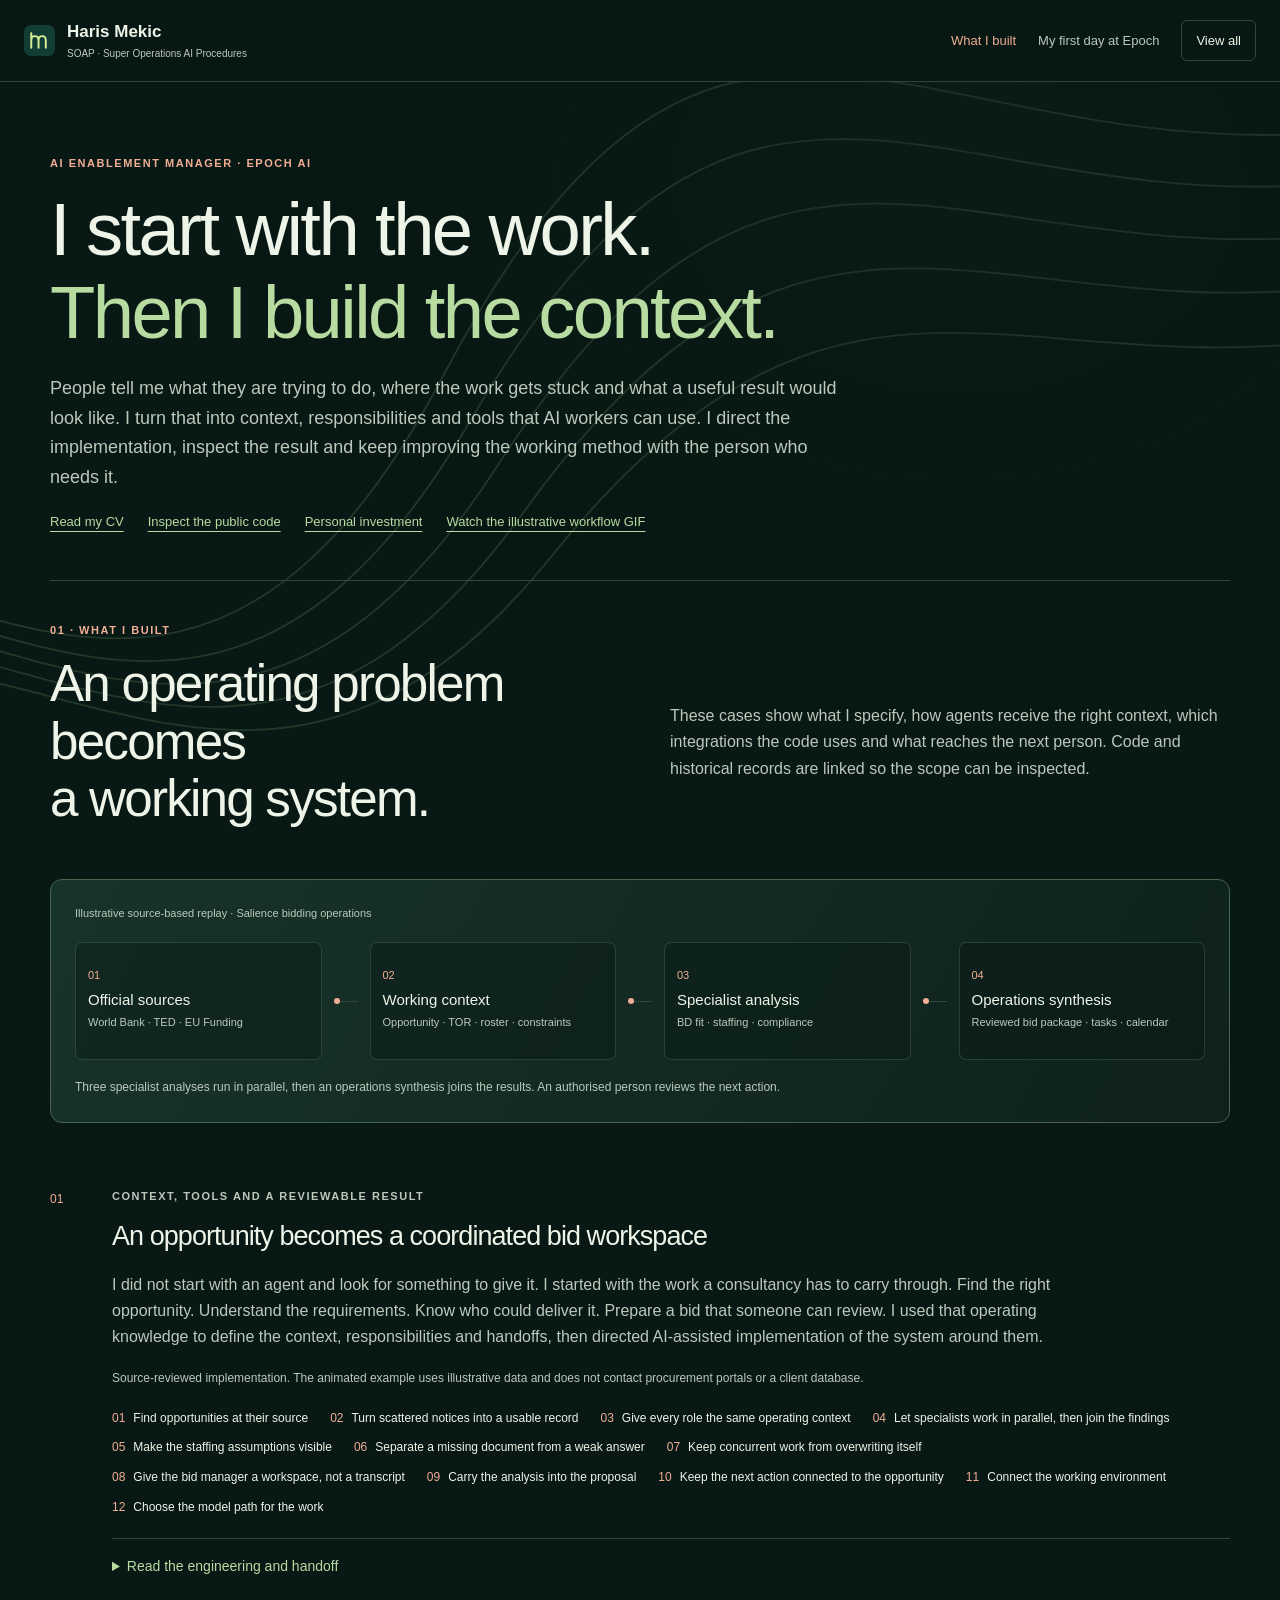
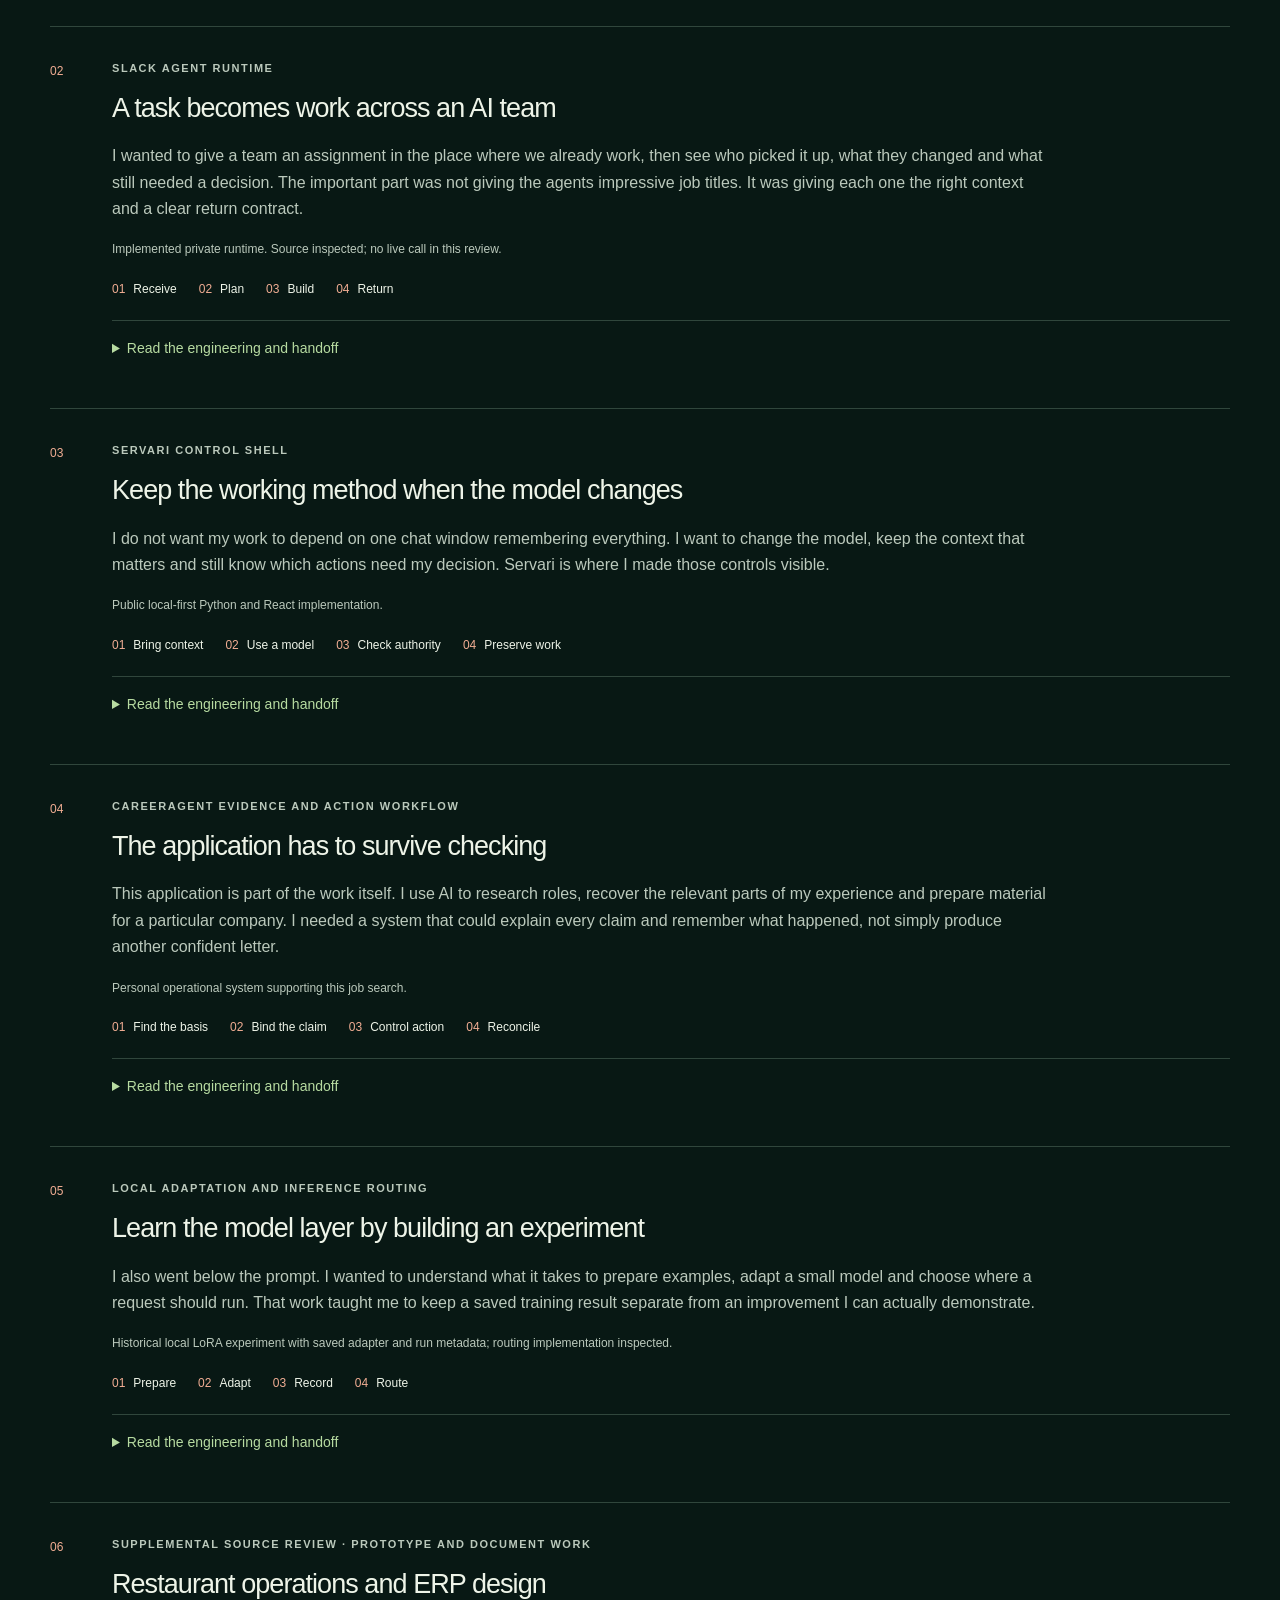
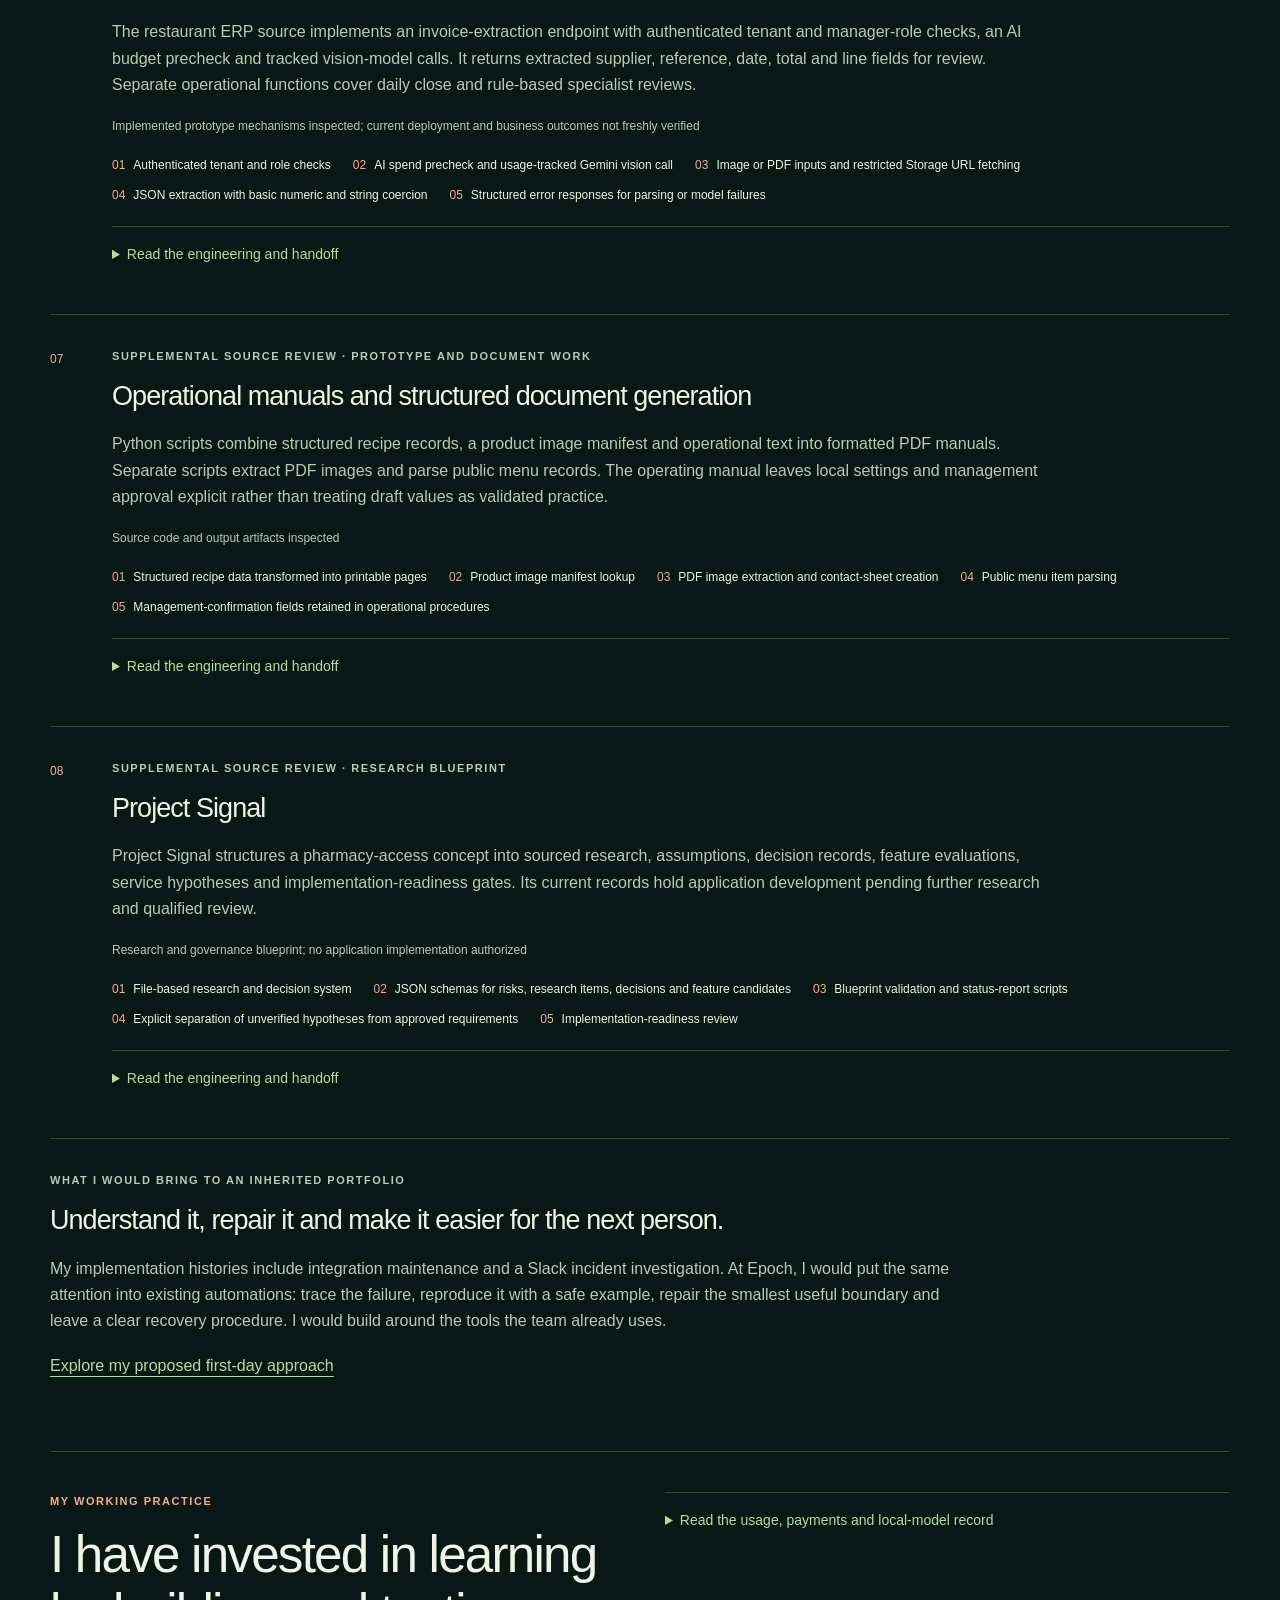
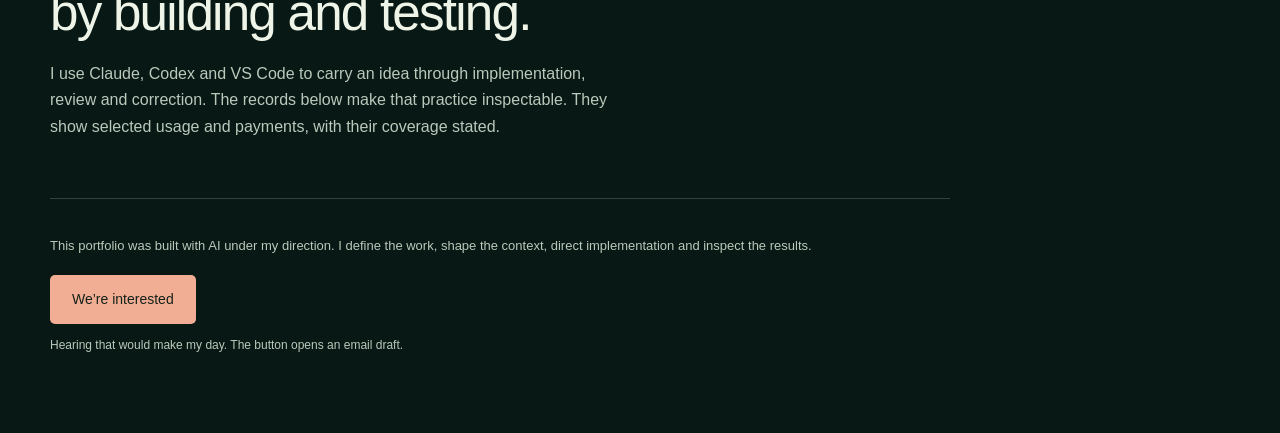
==== commit 1c99b930: "Apply Epoch handoff with static cases and enablement tools" ====
--- a/website/index.html
+++ b/website/index.html
@@ -1,198 +1 @@
-<!doctype html>
-<html lang="en">
-  <head>
-    <meta charset="utf-8" />
-    <meta name="viewport" content="width=device-width,initial-scale=1" />
-    <title>Haris Mekic | AI, put to work</title>
-    <meta
-      name="description"
-      content="Haris Mekic’s AI engineering practice, shown through source-reviewed workflows and a proposed approach to AI enablement at Epoch."
-    />
-    <link rel="icon" href="mark.svg" type="image/svg+xml" />
-    <link rel="stylesheet" href="style.css" />
-    <link
-      rel="alternate"
-      type="text/markdown"
-      href="notebook.md"
-      title="Detailed technical notebook"
-    />
-    <script type="module" src="app.js"></script>
-  </head>
-  <body>
-    <a class="skip" href="#main">Skip to the working example</a>
-    <header class="topbar">
-      <a class="identity" href="#work/salience"
-        ><img src="mark.svg" alt="" width="32" height="32" /><span
-          >Haris Mekic<small>SOAP · Super Operations AI Procedures</small></span
-        ></a
-      >
-      <nav aria-label="Two-part portfolio">
-        <a href="#work/salience" data-section="work">What I built</a
-        ><a href="#epoch/listen" data-section="epoch">My first day at Epoch</a>
-      </nav>
-      <a
-        class="source-link"
-        href="https://github.com/Haris88m/ai-enablement-workbench"
-        >Public code <span aria-hidden="true">↗</span></a
-      >
-    </header>
-    <main id="main" tabindex="-1">
-      <div class="opening">
-        <div>
-          <p class="eyebrow" id="eyebrow">My working practice, opened up</p>
-          <h1 id="headline">AI, put to work.</h1>
-        </div>
-        <p id="intro">
-          I start with someone’s work. I listen, build the context and turn it
-          into a system people and AI agents can work through together. This is
-          how I have been developing SOAP.
-        </p>
-      </div>
-      <div class="workspace">
-        <aside
-          class="case-list"
-          aria-label="Choose a working example"
-          id="cases"
-        ></aside>
-        <section class="stage" aria-labelledby="case-title">
-          <div class="stage-top">
-            <div>
-              <p class="eyebrow" id="case-type"></p>
-              <h2 id="case-title">Loading the working examples</h2>
-            </div>
-            <button
-              id="details-open"
-              class="text-button"
-              aria-expanded="false"
-              aria-controls="details"
-            >
-              Read the engineering
-            </button>
-          </div>
-          <div class="scene-layout">
-            <div class="visual" id="visual" aria-label="Illustrated workflow">
-              <svg
-                class="connections"
-                viewBox="0 0 840 370"
-                aria-hidden="true"
-                preserveAspectRatio="none"
-              >
-                <path
-                  d="M80 184 H250 Q275 184 275 150 V90 Q275 68 302 68 H495 Q520 68 520 92 V150 Q520 184 545 184 H765"
-                />
-                <path d="M80 184 H765" />
-                <path
-                  d="M250 184 Q275 184 275 216 V280 Q275 303 302 303 H495 Q520 303 520 280 V216 Q520 184 545 184"
-                />
-                <path
-                  class="signal"
-                  d="M80 184 H250 Q275 184 275 150 V90 Q275 68 302 68 H495 Q520 68 520 92 V150 Q520 184 545 184 H765"
-                />
-              </svg>
-              <div class="input-node">
-                <span class="micro">INPUT</span
-                ><strong id="input-title"></strong>
-                <p id="input-body"></p>
-                <span class="node-foot" id="input-foot"></span>
-              </div>
-              <div class="context-node">
-                <span class="micro">CONTEXT</span
-                ><strong id="context-title"></strong>
-                <div id="context-fields"></div>
-              </div>
-              <div class="worker-stack" id="workers"></div>
-              <div class="output-node">
-                <span class="micro">HANDOFF</span
-                ><strong id="output-title"></strong>
-                <div id="output-lines"></div>
-                <span class="node-foot" id="output-foot"></span>
-              </div>
-              <div class="cursor" aria-hidden="true">
-                <svg viewBox="0 0 22 26">
-                  <path
-                    d="M2 2 L3 22 L9 17 L13 25 L17 23 L13 15 L21 14 Z"
-                  /></svg
-                ><span>Illustrated replay</span>
-              </div>
-              <div class="activity">
-                <span class="activity-mark" aria-hidden="true"></span
-                ><span id="activity-text"></span>
-              </div>
-            </div>
-            <div class="narrative">
-              <span class="scene-index" id="scene-index"></span>
-              <h3 id="scene-title"></h3>
-              <p id="scene-copy"></p>
-              <div class="technical">
-                <span class="micro">IN THE IMPLEMENTATION</span>
-                <p id="scene-technical"></p>
-              </div>
-            </div>
-          </div>
-          <div class="playback">
-            <button id="play" aria-label="Pause walkthrough">Pause</button
-            ><button id="previous" aria-label="Previous scene">←</button>
-            <div id="steps" class="steps" aria-label="Walkthrough scenes"></div>
-            <button id="next" aria-label="Next scene">→</button
-            ><label class="speed"
-              >Speed<select id="speed" aria-label="Playback speed">
-                <option value="1">1×</option>
-                <option value="1.5">1.5×</option>
-                <option value="2">2×</option>
-              </select></label
-            >
-          </div>
-          <p class="replay-note" id="replay-note">
-            Illustrated replay of source-reviewed mechanisms. Sample records,
-            not a live client session.
-          </p>
-          <section id="details" hidden tabindex="-1"></section>
-        </section>
-      </div>
-      <footer class="bottom-bar">
-        <p>
-          I define the work, build the context and direct coding agents. I test
-          and challenge what comes back.
-        </p>
-        <div>
-          <button id="overview-open">Watch the 5s GIF</button>
-          <button id="investment-open">My investment & practice</button
-          ><a href="https://haris-mekic-epoch-ai.pages.dev/Haris_Mekic_Epoch_AI_Enablement_CV.pdf">My CV</a
-          ><a href="notebook.md">Full technical notebook</a
-          ><a
-            class="contact"
-            href="mailto:harism88@outlook.com?subject=Epoch%20AI%20%E2%80%94%20let%E2%80%99s%20talk"
-            >We’re interested <span aria-hidden="true">↗</span></a
-          >
-        </div>
-      </footer>
-    </main>
-    <dialog id="investment" aria-labelledby="investment-title">
-      <div class="dialog-head">
-        <h2 id="investment-title">What I invested in learning by building.</h2>
-        <button id="investment-close" aria-label="Close investment details">
-          Close
-        </button>
-      </div>
-      <p>
-        I funded these experiments myself. The records below make that practice
-        inspectable without turning model usage into a claim about impact.
-      </p>
-      <div id="investment-content"></div>
-    </dialog>
-    <dialog id="overview" aria-labelledby="overview-title">
-      <div class="dialog-head"><h2 id="overview-title">The working loop, in five seconds.</h2><button id="overview-close">Close</button></div>
-      <p>A parallel-analysis example, illustrated in five seconds. The interactive walkthrough distinguishes this pattern from sequential workers and separate control modules.</p>
-      <div id="overview-media"></div>
-    </dialog>
-    <noscript
-      ><p>
-        This portfolio uses JavaScript for its walkthroughs.
-        <a href="notebook.md">Read the complete technical notebook</a> or
-        <a href="https://github.com/Haris88m/ai-enablement-workbench"
-          >inspect the public source</a
-        >.
-      </p></noscript
-    >
-  </body>
-</html>
+<!doctype html><html lang="en"><head><meta charset="utf-8"><meta name="viewport" content="width=device-width,initial-scale=1"><meta name="description" content="Haris Mekic's AI enablement portfolio. Source-reviewed context engineering, agent workflows, personal investment and a proposed approach to maintaining Epoch AI's automation portfolio."><title>Haris Mekic | AI enablement for Epoch AI</title><link rel="icon" href="mark.svg"><link rel="stylesheet" href="style.css"><script src="app.js" defer></script></head><body><div class="ambient" aria-hidden="true"></div><a class="skip" href="#main">Skip to content</a><header class="topbar"><a class="identity" href="#built"><img src="mark.svg" width="31" height="31" alt=""><span><strong>Haris Mekic</strong><small>SOAP · Super Operations AI Procedures</small></span></a><nav aria-label="Portfolio sections"><a href="#built" data-section="built">What I built</a><a href="#day1" data-section="day1">My first day at Epoch</a><button id="view-all" type="button">View all</button></nav></header><main id="main"><div class="hero"><p class="eyebrow">AI Enablement Manager · Epoch AI</p><h1>I start with the work.<br><em>Then I build the context.</em></h1><p class="lead">People tell me what they are trying to do, where the work gets stuck and what a useful result would look like. I turn that into context, responsibilities and tools that AI workers can use. I direct the implementation, inspect the result and keep improving the working method with the person who needs it.</p><div class="hero-links"><a href="https://haris-mekic-epoch-ai.pages.dev/Haris_Mekic_Epoch_AI_Enablement_CV.pdf">Read my CV</a><a href="https://github.com/Haris88m/ai-enablement-workbench">Inspect the public code</a><a href="#investment">Personal investment</a><a href="https://gcdn.picsart.com/media-engine/b8a56212-9b8e-474d-a67f-ff82926e860e.gif">Watch the illustrative workflow GIF</a></div></div><noscript><p class="notice">Both sections and every case are available below. The calculators and simulation need JavaScript; their default examples remain readable.</p></noscript><section id="built" class="section-panel" aria-labelledby="built-title"><div class="section-heading"><p class="eyebrow">01 · What I built</p><h2 id="built-title">An operating problem becomes<br>a working system.</h2><p>These cases show what I specify, how agents receive the right context, which integrations the code uses and what reaches the next person. Code and historical records are linked so the scope can be inspected.</p></div><div class="architecture" aria-label="Salience workflow illustration"><div class="architecture-label">Illustrative source-based replay · Salience bidding operations</div><div class="pipeline"><div><span>01</span><strong>Official sources</strong><small>World Bank · TED · EU Funding</small></div><i aria-hidden="true"></i><div><span>02</span><strong>Working context</strong><small>Opportunity · TOR · roster · constraints</small></div><i aria-hidden="true"></i><div><span>03</span><strong>Specialist analysis</strong><small>BD fit · staffing · compliance</small></div><i aria-hidden="true"></i><div><span>04</span><strong>Operations synthesis</strong><small>Reviewed bid package · tasks · calendar</small></div></div><p>Three specialist analyses run in parallel, then an operations synthesis joins the results. An authorised person reviews the next action.</p></div><div class="cases"><article class="case" id="case-salience"><div class="case-number">01</div><div><p class="eyebrow">Context, tools and a reviewable result</p><h3>An opportunity becomes a coordinated bid workspace</h3><p>I did not start with an agent and look for something to give it. I started with the work a consultancy has to carry through. Find the right opportunity. Understand the requirements. Know who could deliver it. Prepare a bid that someone can review. I used that operating knowledge to define the context, responsibilities and handoffs, then directed AI-assisted implementation of the system around them.</p><p class="status">Source-reviewed implementation. The animated example uses illustrative data and does not contact procurement portals or a client database.</p><div class="process-strip" aria-label="Workflow"><span><b>01</b>Find opportunities at their source</span><span><b>02</b>Turn scattered notices into a usable record</span><span><b>03</b>Give every role the same operating context</span><span><b>04</b>Let specialists work in parallel, then join the findings</span><span><b>05</b>Make the staffing assumptions visible</span><span><b>06</b>Separate a missing document from a weak answer</span><span><b>07</b>Keep concurrent work from overwriting itself</span><span><b>08</b>Give the bid manager a workspace, not a transcript</span><span><b>09</b>Carry the analysis into the proposal</span><span><b>10</b>Keep the next action connected to the opportunity</span><span><b>11</b>Connect the working environment</span><span><b>12</b>Choose the model path for the work</span></div><details><summary>Read the engineering and handoff</summary><div class="case-detail"><h4>Find opportunities at their source</h4><p>Implemented adapters call the World Bank procurement feed and project-document API, EU TED v3 notice search and the EU Funding and Tenders search service. Other adapters parse feeds or source pages. These are different ingestion methods, not one generic web-search prompt. HTTP adapters, paginated retrieval, provider response mapping, retry handling, normalized RawTender records</p><h4>Turn scattered notices into a usable record</h4><p>The pipeline filters relevance, normalizes fields, checks a SHA-256 fingerprint of normalized title, buyer and deadline, and separates new notices from duplicates. Existing matches can contribute enrichment instead of creating another opportunity. Extract-transform-load pipeline, cross-source deduplication, batch database lookup, provenance-bearing fields</p><h4>Give every role the same operating context</h4><p>A run assembles the opportunity, source document or terms of reference, previous document analysis, organizational truth snapshot and an evidence-quality summary. External expert candidates remain advisory rather than silently becoming internal roster members. The three specialist roles receive this shared context before generating their own outputs. Shared typed context, organization-scoped retrieval, document provenance, confidence degradation, role-specific system instructions</p><h4>Let specialists work in parallel, then join the findings</h4><p>Business development evaluates fit and positioning. Bid coordination examines expert roles, availability, CV actions and budget basis. The requirements specialist structures compliance and evaluation criteria. An operations lead receives their available results for the final synthesis. One rejected specialist call does not erase the other findings. Fan-out and fan-in orchestration, Promise.allSettled, partial-result envelopes, sequential synthesis</p><h4>Make the staffing assumptions visible</h4><p>The bid output includes proposed roles, recommended and backup experts, skill and geography overlap, language match, availability, staffing gaps, mobilization estimate, CV actions and a budget range with its basis. The implementation removes invented roster IDs from the top-level expert matches. If the roster is empty, it returns a partial result with no fabricated budget. Database-grounded expert matching, reference integrity check, uncertainty handling, staffing and cost assumptions</p><h4>Separate a missing document from a weak answer</h4><p>Context quality distinguishes full, partial, metadata-only and blocked source documents. It also considers relationship evidence, expert availability, outcome history and funder familiarity. Unknown availability is treated as a staffing risk rather than proof that an expert can join. Evidence-quality model, source completeness, contextual confidence and graceful degradation</p><h4>Keep concurrent work from overwriting itself</h4><p>Specialist results are merged into the opportunity record through a PostgreSQL RPC using an atomic JSONB update. The read model reconstructs complete or partial runs. This gives subsequent steps a stored handoff rather than requiring the team to recreate the context in another chat. Atomic persistence, JSONB merge, run metadata, recoverable read model</p><h4>Give the bid manager a workspace, not a transcript</h4><p>With an authorized Google connection and a configured parent folder, the workflow creates a project workspace with seven areas for source documents, business intelligence, team composition, compliance, technical approach, financial work and proposal assembly. Agent reports can be uploaded into the matching areas. If the integration is unavailable, the analysis does not depend on a successful Drive upload. OAuth-authorized Google Drive SDK integration, structured artifact lifecycle, parallel uploads, nonfatal external-service failure</p><h4>Carry the analysis into the proposal</h4><p>The proposal assembler combines opportunity information, bid sections, expert assignments, formatted CVs, partner information, section ordering and a table of contents. A separate assembly path uses available specialist findings for methodology, work plan, positioning and financial proposal content. It prepares a reviewable document structure rather than making the final bid decision. Deterministic document assembly, template configuration, specialist-result composition, PDF and document export preparation</p><h4>Keep the next action connected to the opportunity</h4><p>Execution logic derives tasks from missing source packages, missing workspace context, missing specialist analysis and approaching deadlines. It checks for an existing open task before creating another one. Deadline synchronization creates or updates the opportunity&#39;s calendar events while preserving manually created events. Readiness-gap rules, application-level idempotency, lifecycle states, deadline synchronization</p><h4>Connect the working environment</h4><p>Google API services cover Drive, Gmail, Slides and Calendar. The Calendar service includes both pull and push paths. The governed assistant separately loads live database state, memories and workshop context before streaming a response. Its tool-command endpoint applies role and confirmation policies; this is not the same path as the structured specialist team. Direct SDK integrations, contextual chat, server-sent events, role-aware command execution and confirmation</p><h4>Choose the model path for the work</h4><p>The structured application services use Gemini 2.5 Flash with task-specific output budgets and JSON response mode. Grounded web research is a separate text pass before JSON analysis. Transient failures use bounded exponential backoff with jitter. The assistant provider is a separate Anthropic streaming integration that reports usage counters. Model-specific execution, output contracts, search grounding, retry budgets, usage metadata</p><h4>How I build the context</h4><p>I connect official-source retrieval, the consultancy’s working context, specialist analysis and the bid manager’s next decision. The three specialists run in parallel before operations synthesis. Task and calendar routines support the handoff.</p><h4>What the next person receives</h4><ul><li>Opportunity-fit findings and source requirements</li><li>Expert-role suggestions, availability gaps and CV actions</li><li>Compliance gaps for a person to review</li><li>Operations synthesis and proposal-section structure</li><li>Optional configured Drive workspace, readiness tasks and deadline/calendar handoff</li></ul><p>Implemented mechanisms were inspected in source. This page illustrates them with safe example records; commercial adoption and a current live client service are not established.</p><p class="source">Source component references S01, S02, S03, S05, S07, S09, S10, S12, S13, S14. <a href="source-index.json">Inspect the index</a>.</p></div></details></div></article><article class="case" id="case-slack-workforce"><div class="case-number">02</div><div><p class="eyebrow">Slack agent runtime</p><h3>A task becomes work across an AI team</h3><p>I wanted to give a team an assignment in the place where we already work, then see who picked it up, what they changed and what still needed a decision. The important part was not giving the agents impressive job titles. It was giving each one the right context and a clear return contract.</p><p class="status">Implemented private runtime. Source inspected; no live call in this review.</p><div class="process-strip" aria-label="Workflow"><span><b>01</b>Receive</span><span><b>02</b>Plan</span><span><b>03</b>Build</span><span><b>04</b>Return</span></div><details><summary>Read the engineering and handoff</summary><div class="case-detail"><h4>Receive</h4><p>A Slack task enters a dedicated work path. The listener returns while delegation runs in a background thread.</p><h4>Plan</h4><p>A coordinating model returns JSON with a staffing rationale and independent subtasks. The parser accepts only known engineering-role keys and caps the list at four by default.</p><h4>Build</h4><p>Workers run sequentially from their own role homes with project instructions and memory. The parent task is context; the assigned subtask is the work scope. Tools are enabled on this build path.</p><h4>Return</h4><p>Each role reports files touched, verification and remaining work in the same Slack thread. A final synthesis combines those reports. If synthesis fails, a mechanical summary preserves the recorded statuses.</p><h4>How I build the context</h4><p>The build prompt separates the parent task from the worker&#39;s specific assignment, adds a role specialty and requires a status-tagged handoff. The coordinator receives bounded excerpts of each worker&#39;s reply for synthesis. These are runtime context contracts, not changes to model weights.</p><h4>Implementation mechanisms</h4><ul><li>JSON task decomposition</li><li>Allow-listed role routing</li><li>Per-role working directories</li><li>Subprocess timeouts</li><li>Threaded Slack delivery</li><li>Status-tagged handoffs</li><li>Mechanical fallback synthesis</li><li>Provider-selectable sealed chat</li></ul><h4>What the next person receives</h4><ul><li>Task staffing rationale</li><li>Role-specific implementation reports</li><li>Files and verification notes</li><li>Blocked-work status</li><li>Thread-level closing summary</li></ul><h4>Operational boundaries</h4><ul><li>Four subtasks and one active delegation are default configuration limits, not performance statistics.</li><li>The leaf flag and denied Task tool block nested delegation. Tool restrictions protect secret locations and the runtime&#39;s own control files.</li><li>The 2,700-second total budget is checked before each worker. It is not a hard wall-clock deadline across every call.</li><li>A separate sealed chat path replaces inherited settings and exposes no tools through the SDK. Do not describe this restriction as applying to the build workers.</li><li>CLI, SDK, OpenAI-compatible and Gemini adapters are selectable. Selected-role canaries and CLI rollback support bounded engine changes.</li></ul><p>The workers execute sequentially. Their completion statuses and verification notes are reported separately, so a returned orchestration is not treated as successful completion of every assignment.</p><p class="source">Source component references SYS3-SLACK-DELEGATE, SYS3-SLACK-BRIDGE, SYS3-SLACK-SDK, EPOCH2-HIS-JUNE. <a href="source-index.json">Inspect the index</a>.</p></div></details></div></article><article class="case" id="case-servari-control"><div class="case-number">03</div><div><p class="eyebrow">Servari control shell</p><h3>Keep the working method when the model changes</h3><p>I do not want my work to depend on one chat window remembering everything. I want to change the model, keep the context that matters and still know which actions need my decision. Servari is where I made those controls visible.</p><p class="status">Public local-first Python and React implementation.</p><div class="process-strip" aria-label="Workflow"><span><b>01</b>Bring context</span><span><b>02</b>Use a model</span><span><b>03</b>Check authority</span><span><b>04</b>Preserve work</span></div><details><summary>Read the engineering and handoff</summary><div class="case-detail"><h4>Bring context</h4><p>The chat adapter maps the last twenty channel turns to user/assistant messages and prepends a configurable system instruction.</p><h4>Use a model</h4><p>A standard-library Python HTTP request calls an OpenAI-compatible chat-completions endpoint. Output defaults to a 2,048-token cap. Missing configuration returns a no-model state.</p><h4>Check authority</h4><p>A separate deterministic policy evaluates an integer risk score from four through twenty and the agent&#39;s autonomy level. High-risk and malformed scores queue for review.</p><h4>Preserve work</h4><p>Context checks look for active work, a current work entry, risk records, pending decisions and a session record. The retention module snapshots enrolled files and can keep or restore a change after a metric comparison.</p><h4>How I build the context</h4><p>Admission rules, eviction priorities, survival pins and a recovery contract make context an explicit operational concern. Context pressure is estimated from transcript size and work-log distance; it is not direct provider context-window telemetry.</p><h4>Implementation mechanisms</h4><ul><li>Python standard-library HTTP server</li><li>React and TypeScript interface</li><li>Provider-agnostic message adapter</li><li>L0–L5 action policy</li><li>Durable file-backed state</li><li>Context survival checks</li><li>Hash-verified snapshot restoration</li></ul><h4>What the next person receives</h4><ul><li>Model reply or explicit unavailable state</li><li>Act, report or queue policy decision</li><li>Missing-context report</li><li>Checkpoint record</li><li>Keep-or-revert decision for enrolled files</li></ul><h4>Operational boundaries</h4><ul><li>No configured model means no fabricated response.</li><li>Risk policy returns a decision; it does not itself execute arbitrary actions.</li><li>Retention restores enrolled files, not an entire machine or untracked external state.</li></ul><p>Provider chat, context policy, action policy and retention are separate modules. The public implementation makes those boundaries inspectable.</p><p class="source">Source component references SYS3-SERVARI-CHAT, SYS3-SERVARI-POLICY, SYS3-SERVARI-CONTEXT, SYS3-SERVARI-RETENTION. <a href="source-index.json">Inspect the index</a>.</p></div></details></div></article><article class="case" id="case-career-evidence"><div class="case-number">04</div><div><p class="eyebrow">CareerAgent evidence and action workflow</p><h3>The application has to survive checking</h3><p>This application is part of the work itself. I use AI to research roles, recover the relevant parts of my experience and prepare material for a particular company. I needed a system that could explain every claim and remember what happened, not simply produce another confident letter.</p><p class="status">Personal operational system supporting this job search.</p><div class="process-strip" aria-label="Workflow"><span><b>01</b>Find the basis</span><span><b>02</b>Bind the claim</span><span><b>03</b>Control action</span><span><b>04</b>Reconcile</span></div><details><summary>Read the engineering and handoff</summary><div class="case-detail"><h4>Find the basis</h4><p>Python queries successful source-index records in SQLite, performs all-term lexical matching and returns bounded, privacy-minimized excerpts with source identifiers.</p><h4>Bind the claim</h4><p>The preparation workflow links exact wording to claim and evidence identifiers and associates it with a reviewed artifact. Hashes distinguish the reviewed file from later edits.</p><h4>Control action</h4><p>A central coordinator checks the current package, approval route and a global lease. Duplicate, active and unknown-outcome attempts stop a fresh action.</p><h4>Reconcile</h4><p>Receipt-backed status is distinct from an agent&#39;s completion message. Interrupted attempts without a trusted terminal state become UNKNOWN and require reconciliation.</p><h4>How I build the context</h4><p>The working context separates a source, a supported claim, owner confirmation, a generated artifact and an external outcome. Handoffs preserve identifiers and file identity so a new agent can continue without inventing the missing history.</p><h4>Implementation mechanisms</h4><ul><li>SQLite source and application state</li><li>Lexical evidence retrieval</li><li>Privacy-minimized excerpts</li><li>Claim-level provenance</li><li>SHA-256 artifact binding</li><li>Global action lease</li><li>Idempotency and duplicate checks</li><li>Unknown-outcome recovery</li></ul><h4>What the next person receives</h4><ul><li>Role-specific evidence shortlist</li><li>Traceable technical answers</li><li>Reviewed CV derivative</li><li>Outstanding-decision record</li><li>Receipt or explicit unresolved outcome</li></ul><h4>Operational boundaries</h4><ul><li>Retrieval is lexical, not a vector database or semantic embedding search.</li><li>A prepared document and a submitted application are different states.</li><li>The Epoch application is not described as submitted.</li></ul><p>CareerAgent supports my own career work. Factual decisions, reviewed documents and confirmed external outcomes remain explicit records.</p><p class="source">Source component references SYS3-CAREER-RETRIEVAL, SYS3-CAREER-COORDINATOR, EPOCH2-DEV-01, EPOCH2-DEV-09. <a href="source-index.json">Inspect the index</a>.</p></div></details></div></article><article class="case" id="case-local-model-lab"><div class="case-number">05</div><div><p class="eyebrow">Local adaptation and inference routing</p><h3>Learn the model layer by building an experiment</h3><p>I also went below the prompt. I wanted to understand what it takes to prepare examples, adapt a small model and choose where a request should run. That work taught me to keep a saved training result separate from an improvement I can actually demonstrate.</p><p class="status">Historical local LoRA experiment with saved adapter and run metadata; routing implementation inspected.</p><div class="process-strip" aria-label="Workflow"><span><b>01</b>Prepare</span><span><b>02</b>Adapt</span><span><b>03</b>Record</span><span><b>04</b>Route</span></div><details><summary>Read the engineering and handoff</summary><div class="case-detail"><h4>Prepare</h4><p>JSONL prompt/completion pairs become instruction-formatted examples, tokenized to a maximum sequence length of 512.</p><h4>Adapt</h4><p>A pretrained causal language model receives PEFT LoRA adapters. The saved Qwen2.5-1.5B-Instruct run uses rank sixteen and four named target modules.</p><h4>Record</h4><p>The run saves adapter configuration, weights and training metadata. The inspected summary records 2,721 pairs, two epochs and 8,257,536 trainable parameters.</p><h4>Route</h4><p>A separate inference-tier selector considers sensitivity, local availability and healthy registry nodes, then produces a tier and reasoning. The documented budget is a routing signal, not a universally enforced spend cap.</p><h4>How I build the context</h4><p>The training path changes a small pretrained model through adapters. That is technically different from the role prompts, memory files and SOP context used by the other systems. Keeping the distinction explicit makes the portfolio more credible.</p><h4>Implementation mechanisms</h4><ul><li>Python JSONL preparation</li><li>Transformers tokenization</li><li>PyTorch causal language model</li><li>PEFT LoRA</li><li>Gradient accumulation</li><li>Gradient checkpointing</li><li>Saved run metadata</li><li>Deterministic inference-tier selection</li></ul><h4>What the next person receives</h4><ul><li>Saved low-rank adapter</li><li>Reproducible configuration</li><li>Training log</li><li>Tier selection and explanation</li></ul><h4>Operational boundaries</h4><ul><li>A training loss does not establish held-out task improvement.</li><li>The selected run is not the full history of model work.</li><li>Local execution has hardware and energy costs even where a provider call has no fee.</li><li>The selector does not independently guarantee the requested latency or budget.</li></ul><p>The saved configuration and training artifacts document a local adaptation experiment. Held-out task-quality evaluation remains a next step.</p><p class="source">Source component references SYS3-LORA-DRIVER, SYS3-LORA-RUN, SYS3-LORA-CONFIG, SYS3-INFERENCE-ROUTER. <a href="source-index.json">Inspect the index</a>.</p></div></details></div></article><article class="case" id="case-SMASH-DOC-ARCH-01"><div class="case-number">06</div><div><p class="eyebrow">Supplemental source review · Prototype and document work</p><h3>Restaurant operations and ERP design</h3><p>The restaurant ERP source implements an invoice-extraction endpoint with authenticated tenant and manager-role checks, an AI budget precheck and tracked vision-model calls. It returns extracted supplier, reference, date, total and line fields for review. Separate operational functions cover daily close and rule-based specialist reviews.</p><p class="status">Implemented prototype mechanisms inspected; current deployment and business outcomes not freshly verified</p><div class="process-strip" aria-label="Workflow"><span><b>01</b>Authenticated tenant and role checks</span><span><b>02</b>AI spend precheck and usage-tracked Gemini vision call</span><span><b>03</b>Image or PDF inputs and restricted Storage URL fetching</span><span><b>04</b>JSON extraction with basic numeric and string coercion</span><span><b>05</b>Structured error responses for parsing or model failures</span></div><details><summary>Read the engineering and handoff</summary><div class="case-detail"><h4>Authenticated tenant and role checks</h4><p>Authenticated tenant and role checks</p><h4>AI spend precheck and usage-tracked Gemini vision call</h4><p>AI spend precheck and usage-tracked Gemini vision call</p><h4>Image or PDF inputs and restricted Storage URL fetching</h4><p>Image or PDF inputs and restricted Storage URL fetching</p><h4>JSON extraction with basic numeric and string coercion</h4><p>JSON extraction with basic numeric and string coercion</p><h4>Structured error responses for parsing or model failures</h4><p>Structured error responses for parsing or model failures</p><p>The repository is associated with Haris88m. Source inspection establishes the extraction mechanism and its access controls; current service reliability and business benefit require a separate operational evaluation.</p><p class="source">Source component references SMASH-SRC-07, SMASH-SRC-09. <a href="source-index.json">Inspect the index</a>.</p></div></details></div></article><article class="case" id="case-SMASH-DOC-PUB-02"><div class="case-number">07</div><div><p class="eyebrow">Supplemental source review · Prototype and document work</p><h3>Operational manuals and structured document generation</h3><p>Python scripts combine structured recipe records, a product image manifest and operational text into formatted PDF manuals. Separate scripts extract PDF images and parse public menu records. The operating manual leaves local settings and management approval explicit rather than treating draft values as validated practice.</p><p class="status">Source code and output artifacts inspected</p><div class="process-strip" aria-label="Workflow"><span><b>01</b>Structured recipe data transformed into printable pages</span><span><b>02</b>Product image manifest lookup</span><span><b>03</b>PDF image extraction and contact-sheet creation</span><span><b>04</b>Public menu item parsing</span><span><b>05</b>Management-confirmation fields retained in operational procedures</span></div><details><summary>Read the engineering and handoff</summary><div class="case-detail"><h4>Structured recipe data transformed into printable pages</h4><p>Structured recipe data transformed into printable pages</p><h4>Product image manifest lookup</h4><p>Product image manifest lookup</p><h4>PDF image extraction and contact-sheet creation</h4><p>PDF image extraction and contact-sheet creation</p><h4>Public menu item parsing</h4><p>Public menu item parsing</p><h4>Management-confirmation fields retained in operational procedures</h4><p>Management-confirmation fields retained in operational procedures</p><p>This case documents the generation mechanism and existing artifacts. Personal authorship and live business use of the manuals have not been established.</p><p class="source">Source component references SMASH-SRC-02, SMASH-SRC-03, SMASH-SRC-04, SMASH-SRC-05. <a href="source-index.json">Inspect the index</a>.</p></div></details></div></article><article class="case" id="case-SIGNAL-GAP-01"><div class="case-number">08</div><div><p class="eyebrow">Supplemental source review · Research blueprint</p><h3>Project Signal</h3><p>Project Signal structures a pharmacy-access concept into sourced research, assumptions, decision records, feature evaluations, service hypotheses and implementation-readiness gates. Its current records hold application development pending further research and qualified review.</p><p class="status">Research and governance blueprint; no application implementation authorized</p><div class="process-strip" aria-label="Workflow"><span><b>01</b>File-based research and decision system</span><span><b>02</b>JSON schemas for risks, research items, decisions and feature candidates</span><span><b>03</b>Blueprint validation and status-report scripts</span><span><b>04</b>Explicit separation of unverified hypotheses from approved requirements</span><span><b>05</b>Implementation-readiness review</span></div><details><summary>Read the engineering and handoff</summary><div class="case-detail"><h4>File-based research and decision system</h4><p>File-based research and decision system</p><h4>JSON schemas for risks, research items, decisions and feature candidates</h4><p>JSON schemas for risks, research items, decisions and feature candidates</p><h4>Blueprint validation and status-report scripts</h4><p>Blueprint validation and status-report scripts</p><h4>Explicit separation of unverified hypotheses from approved requirements</h4><p>Explicit separation of unverified hypotheses from approved requirements</p><h4>Implementation-readiness review</h4><p>Implementation-readiness review</p><p>The current result is a research and requirements blueprint with explicit decisions before implementation.</p><p class="source">Source component references SIGNAL-SRC-01, SIGNAL-SRC-02. <a href="source-index.json">Inspect the index</a>.</p></div></details></div></article></div><div class="maintainer"><p class="eyebrow">What I would bring to an inherited portfolio</p><h3>Understand it, repair it and make it easier for the next person.</h3><p>My implementation histories include integration maintenance and a Slack incident investigation. At Epoch, I would put the same attention into existing automations: trace the failure, reproduce it with a safe example, repair the smallest useful boundary and leave a clear recovery procedure. I would build around the tools the team already uses.</p><a href="#day1" data-section="day1">Explore my proposed first-day approach</a></div></section><section id="day1" class="section-panel" aria-labelledby="day1-title"><div class="section-heading"><p class="eyebrow">02 · My first day at Epoch</p><h2 id="day1-title">Learn what people depend on.<br>Make the next decision useful.</h2><p>Proposed approach. I would agree the priorities, permissions and success criteria with Epoch’s current owners and users.</p></div><details class="first-day" open><summary>My first day: understand what already earns its place</summary><p>I would start with the person currently responsible for enablement, the COO and a few colleagues who use the automations. Epoch already has several dozen workflows and substantial Claude Slack integration work. Before proposing anything new, I would want to understand what people rely on, what breaks, which fixes are waiting and what the current owner knows that is not written down.</p><p>I would follow one important workflow from the Slack request or other trigger to the result someone actually uses. That means seeing the prompt or skill, data sources, integration permissions, model call, output, review step and failure path. I would ask the user to show me a recent successful example and an awkward one. If the output needs twenty minutes of correction, that is part of the workflow, not an invisible cost.</p><p>Alongside that, I would establish a small working inventory: owner, purpose, users, dependencies, account/access owner, current cost source, health check and safe fallback. I would not collect secret values in the dashboard. An urgent reliability or access problem would take priority over a new feature.</p><p>For new opportunities I would ask who needs the result, how often, what they do now and how we would know the change helped. I would compare expected benefit with build effort, review effort, risk, recurring tool spend and maintenance. A useful script or clearer process might win over an LLM workflow. My first pilot would have a task owner, representative examples, a baseline and a stop condition.</p><p>I would end the day with a shared picture of the existing estate, the immediate reliability questions and a short ranked list of next investigations. The aim is to make a sound next decision, not announce a replacement platform on day one.</p><h4>What I would leave at the end of the day</h4><ul><li>Initial automation/service inventory</li><li>One traced workflow with normal and failure examples</li><li>Immediate incident or access risks</li><li>Short ranked investigation list with owners</li></ul></details><div class="phase-summary" aria-label="Four-stage proposed plan"><article><p class="eyebrow">Days 1–15</p><h3>Audit and stabilise</h3><p>Trace the existing portfolio with its current owners. Agree which failures need immediate repair and record a safe fallback.</p></article><article><p class="eyebrow">Days 16–30</p><h3>Choose by expected value</h3><p>Observe full-cycle effort, review burden and user demand. Rank a small pilot backlog with uncertainty and maintenance capacity visible.</p></article><article><p class="eyebrow">Days 31–60</p><h3>Deliver inside the workflow</h3><p>Improve a bounded task in the team’s existing tools, replay difficult cases and compare observed results with the baseline.</p></article><article><p class="eyebrow">Days 61–90</p><h3>Coach and hand over</h3><p>Help users repeat the task independently. Test the runbook with another authorised person and agree what to keep, improve or stop.</p></article></div><div class="tool-heading"><p class="eyebrow">Try the decision</p><h3>Does the workflow earn its upkeep?</h3><p>A planning estimate with editable assumptions. It includes time to check the result within hours saved per run. Quality, risk, recurring subscription costs and uncertainty still need a separate decision.</p></div><div class="calculator"><form id="ev-form"><div class="presets"><button type="button" data-preset="useful">A repeated extraction task</button><button type="button" data-preset="heavy">A costly dashboard</button><button type="reset">Reset</button></div><div class="slider"><div><label for="ev-runs">Runs per month</label><output id="val-runs" for="ev-runs">40 runs</output></div><input id="ev-runs" name="runs" type="range" min="4" max="200" step="1" value="40"></div><div class="slider"><div><label for="ev-saved">Full-cycle hours saved per run</label><output id="val-saved" for="ev-saved">0.75 hours</output></div><input id="ev-saved" name="saved" type="range" min="0.1" max="4" step="0.05" value="0.75"></div><div class="slider"><div><label for="ev-adopt">Share of eligible runs expected to use it</label><output id="val-adopt" for="ev-adopt">85%</output></div><input id="ev-adopt" name="adopt" type="range" min="0.2" max="1" step="0.05" value="0.85"></div><div class="slider"><div><label for="ev-build">Build and handover effort</label><output id="val-build" for="ev-build">18 hours</output></div><input id="ev-build" name="build" type="range" min="2" max="80" step="1" value="18"></div><div class="slider"><div><label for="ev-maint">Maintenance per month</label><output id="val-maint" for="ev-maint">1.5 hours</output></div><input id="ev-maint" name="maint" type="range" min="0.5" max="12" step="0.5" value="1.5"></div></form><div class="ev-result"><p class="eyebrow">Estimated first-year net time benefit</p><output id="ev-net" aria-live="polite">+270.0 hours</output><p id="ev-verdict">A useful candidate for a bounded pilot. Check these assumptions with the task owner.</p><p class="formula">40 × 12 × 0.75 × 0.85 − 18 − 12 × 1.5 = 270 hours</p><p class="fine">Illustrative decision bands of 25 and 120 hours are examples, not empirical thresholds or Epoch policy. Positive time estimates do not establish business ROI.</p></div></div><div class="tool-heading"><p class="eyebrow">Try the handoff</p><h3>Keep the researcher in their working environment.</h3><p>Fictional Slack-style simulation of a proposed research-support workflow. These are invented records, not an Epoch channel, integration or dataset.</p></div><div class="slack-demo" aria-label="Fictional Slack workflow simulation"><div class="slack-head"><span class="avatar">R</span><div><strong>Researcher</strong><small>Illustrative request</small></div></div><p>Extract the accelerator count and power figures from this example document. Compare them with the reference sheet and show me conflicts before proposing an update.</p><div class="simulation-step" data-sim-step="0"><span class="step-label">Step 1 · Context and permissions</span><p>The workflow has an approved example document, an example reference row and read-only access. The requested output is a draft comparison with source locations.</p></div><div class="simulation-step" data-sim-step="1"><span class="step-label">Step 2 · Structured draft</span><dl><div><dt>Accelerators</dt><dd>Example document · page 4 · table 2 · 32,000 B200</dd></div><div><dt>Power figure</dt><dd>120 MW on page 4; 145 MW interconnect figure on page 11</dd></div></dl><p>The figures may describe different things. Their source locations travel with the draft; no probability or calibrated confidence score is claimed.</p></div><div class="simulation-step" data-sim-step="2"><span class="step-label">Step 3 · Human decision</span><p>A reviewer checks the scope of both power figures, resolves the ambiguity and decides which field, if any, should change. A model-generated draft alone does not release an update.</p></div><div class="simulation-step" data-sim-step="3"><span class="step-label">Step 4 · Recorded handoff</span><p>The proposed record would retain the source, correction, reviewer decision, output version and recovery link. This simulation ends with a draft handoff and makes no external write.</p></div><div class="sim-controls"><button id="sim-prev" type="button">Previous step</button><output id="sim-position" aria-live="polite">1 of 4</output><button id="sim-next" type="button">Next step</button><button id="sim-reset" type="button">Restart</button></div></div><div class="tool-heading"><p class="eyebrow">Proposed first 90 days</p><h3>Stabilise, improve and hand over.</h3></div><div class="plan"><article class="plan-period"><p class="eyebrow">Days 1-30</p><h3>Inherit, stabilise and establish a usable baseline</h3><p>I would first earn confidence in the existing systems. I would pair with the current owner, watch colleagues use the workflows and review recent incidents before deciding what to change. I would keep the inherited dashboard useful rather than build a competing register. Each workflow would have a named business owner, technical owner, purpose, users, dependencies, health signal and fallback. I would agree with the COO which services are critical and how issues should be escalated.</p><details><summary>Workstreams, outputs and decision gate</summary><h4>production</h4><p>Trace critical workflows end to end, check schedules/triggers, model/provider changes, schema drift, integration failures and manual fallback. Fix urgent defects with a rollback path and a representative regression check. Confirm what should happen after a timeout, duplicate trigger or partial completion before enabling an automatic retry.</p><h4>claude slack</h4><p>Review Claude Tag app ownership, approved scopes, channel use, connected services, skill/prompt locations and support workflow with the existing administrator. Observe how staff invoke it and where they get stuck. Keep working integrations in place; propose changes through the existing approval process.</p><h4>access handover</h4><p>Record organisation-owned accounts, responsible administrators, service-account dependencies and recovery responsibility. Store references to the secure credential system, never secret values in runbooks. Ask another authorised person to follow one recovery procedure to reveal undocumented knowledge.</p><h4>spend</h4><p>Reconcile subscription/licence records and provider usage with the finance/operations owner. Separate fixed subscriptions from variable calls and cached-input semantics. Identify unused dependencies and duplicate tools, then propose changes instead of cancelling services without the owner.</p><h4>staff</h4><p>Open a predictable beginner-friendly help route, meet new hires and a small mix of research, communications and operations users, and collect actual task examples. Write short guidance around what to supply, how to check the result and when to ask for help.</p><h4>priorities</h4><p>Rank candidate work using frequency, current effort, quality or capacity benefit, downstream review cost, build/maintenance effort, spend and consequence of failure. Use ranges and uncertainty notes rather than invented precision. Select a small number of pilots with named users and acceptance criteria.</p><h4>Deliverables</h4><ul><li>Reviewed existing dashboard with ownership and health gaps</li><li>Critical-workflow runbooks and tested fallback</li><li>Verified spend baseline with coverage notes</li><li>Agreed prioritisation rubric and pilot shortlist</li><li>First onboarding guide and support-channel norms</li></ul><p>The COO and task owners agree on priority and acceptable risk; there is enough baseline information to judge a pilot.</p></details></article><article class="plan-period"><p class="eyebrow">Days 31-60</p><h3>Improve a few real workflows and teach people to own the result</h3><p>I would use the first month to choose a small number of improvements with clear owners, not to accumulate an ambitious backlog. Each pilot would start with a short specification: the problem, inputs, permitted data/actions, expected artifact, exceptions and acceptance tests. I would direct coding agents in bounded tasks and review the joined workflow with the users who will depend on it.</p><details><summary>Workstreams, outputs and decision gate</summary><h4>build</h4><p>Choose the simplest appropriate implementation: process change, deterministic script, model-assisted draft or multi-step automation. Separate extraction and validation from interpretation where that makes errors easier to catch. Keep source references with research-support output and human release approval for external communications where required.</p><h4>test</h4><p>Replay representative normal cases plus missing data, stale source, malformed response, permission failure, timeouts and duplicate events. Start in read-only or draft mode where useful. Validate structure in code and factual/task quality with the relevant reviewer; one does not substitute for the other.</p><h4>measure</h4><p>Capture full-cycle effort including preparation and checking, completion/failure and correction rates, active users, provider cost and maintenance time. Record the sample size, dates and baseline method. Compare outcomes for the actual users rather than equating model calls with value.</p><h4>models</h4><p>Evaluate a new tool or model on a fixed, permission-safe set of representative tasks. Compare output quality, latency, cost, data handling and maintainability. Change routing only when the results justify it, with a rollback option and existing workflows checked for regression.</p><h4>coaching</h4><p>Run task-based one-to-one sessions: ask the colleague to bring a real example, build the context together, have them run and inspect the result, then let them repeat it independently. Turn recurring questions into short examples in shared guidance rather than a long generic manual.</p><h4>handover</h4><p>Maintain configuration, dependency, testing, escalation and recovery notes as the pilot changes. Have a second authorised person reproduce a run or perform the documented fallback before calling it ready.</p><h4>Deliverables</h4><ul><li>Small number of owner-tested workflow improvements</li><li>Pilot measurement record with correction/review effort</li><li>Shared practical skill/prompt examples</li><li>Model/tool evaluation note tied to representative tasks</li><li>Reproducible handover for each pilot</li></ul><p>A pilot expands only if its net usefulness is demonstrated and maintenance/access ownership is clear; otherwise revise or stop.</p></details></article><article class="plan-period"><p class="eyebrow">Days 61-90</p><h3>Make the portfolio legible, sustainable and easy to continue</h3><p>I would turn what we learned into a sustainable operating rhythm. That means clear decisions about which pilots become maintained services, which inherited workflows need repair and which no longer justify their upkeep. I would discuss retirement with users and preserve a fallback or migration route rather than remove a workflow because its usage counter is low.</p><details><summary>Workstreams, outputs and decision gate</summary><h4>portfolio</h4><p>Review value and cost with the COO and owners. Promote successful pilots with monitoring/runbooks; simplify or retire weak ones after checking hidden dependencies and low-frequency but important uses. Keep the next backlog bounded by available maintenance capacity.</p><h4>dashboard</h4><p>Show the decision information: workflow purpose, beneficiaries, owner, status, last successful run, failure/correction rate, full-cycle effort, cost, last review and next action. Mark estimated values and incomplete samples. Keep detailed logs behind appropriate access, not in the public-facing summary.</p><h4>reporting</h4><p>Report what changed, for whom and how we know: baseline, observed result, measurement window, residual problems and the next decision. Include lessons from stopped pilots; they improve prioritisation rather than disappear from the record.</p><h4>staff</h4><p>Test onboarding with someone new to the system, review support-channel questions and update guidance. Identify colleagues who can answer routine questions and retain an escalation route so basic questions remain welcome.</p><h4>resilience</h4><p>Check that Epoch owns essential accounts/access, run a documented recovery or fallback exercise with another authorised person, and confirm that an absent maintainer would not leave colleagues stranded.</p><h4>next quarter</h4><p>Agree the next priorities using measured pilot results, user requests, reliability debt and spending constraints. Keep model experiments connected to those needs rather than adopt every new capability by default.</p><h4>Deliverables</h4><ul><li>Portfolio keep/improve/retire decisions with owners</li><li>Dashboard showing observed benefit and operational health</li><li>90-day review for COO and staff</li><li>Tested maintenance and access handover</li><li>Focused next-quarter plan</li></ul><p>The portfolio has an agreed owner and evidence-based next action; adoption and benefit claims match the measurements actually collected.</p></details></article></div><details class="runbook"><summary>A runbook I would write with the owner</summary><p>For each maintained workflow I would record the purpose, owner and backup, trigger, permitted inputs and actions, dependencies and model identifier, current health check, source of usage costs, normal output and review requirement.</p><p>The recovery section would cover timeout and partial completion, duplicate-event handling, safe retry conditions, rollback and manual fallback. Access notes would point to the organisation’s secure credential system without containing secret values.</p><p>I would keep representative regression examples for provider or model changes and ask a second authorised person to reproduce a run or follow the fallback. Review cadence and deprecation alerts would follow actual provider notices and the service’s importance.</p></details></section><section class="investment" id="investment"><div><p class="eyebrow">My working practice</p><h2>I have invested in learning<br>by building and testing.</h2><p>I use Claude, Codex and VS Code to carry an idea through implementation, review and correction. The records below make that practice inspectable. They show selected usage and payments, with their coverage stated.</p></div><details><summary>Read the usage, payments and local-model record</summary><p>One long bidding-development Codex session records 584,659,763 input tokens, including 520,322,176 cached input tokens, and 2,708,723 output tokens. These are provider processing counters across repeated context and tool use, not words I typed. A separate Claude integration-and-maintenance session records 146,693 uncached input, 160,258,534 cache-read input, 7,536,254 cache-creation input and 795,510 output tokens after response-ID deduplication.</p><p>Eight selected sessions were inspected, comprising three Codex and five Claude sessions. Provider counters include repeated context and tool results. Cached Codex input is already included in input; it is not added twice. No all-time token or human-hours total is inferred.</p><div class="payment-records"><p><strong>Anthropic</strong> 20 paid receipts · $809.52 as printed</p><p><strong>Lovable</strong> 15 paid receipts · $400.00 as printed</p><p><strong>ElevenLabs</strong> 2 paid receipts · $33.00 as printed</p></div><p>These 37 receipts are a bounded selection of gross payments. Currency ISO codes, refunds and lifetime spending were not reconciled for every receipt.</p><p>The saved local Qwen LoRA run records 2,721 pairs, two epochs, 8,257,536 trainable parameters and 4,847.7373 seconds of machine training time. The saved artifacts do not establish held-out quality improvement.</p><div class="hero-links"><a href="usage.json">Usage metadata</a><a href="payments.json">Payment metadata</a><a href="notebook.md">Full technical notebook</a><a href="engineering.json">Implementation data</a></div></details></section><footer><p>This portfolio was built with AI under my direction. I define the work, shape the context, direct implementation and inspect the results.</p><a class="interest" href="mailto:haris.mekic66@gmail.com?subject=Epoch%20AI%20%E2%80%94%20we%27re%20interested">We’re interested</a><p class="fine">Hearing that would make my day. The button opens an email draft.</p></footer></main></body></html>
--- a/website/style.css
+++ b/website/style.css
@@ -1,1091 +1,6 @@
-:root {
-  color-scheme: dark;
-  --bg: #090f0d;
-  --surface: #101c18;
-  --line: #30493e;
-  --ink: #edf3ed;
-  --muted: #b4c7ba;
-  --green: #b7dfbd;
-  --accent: #f1af91;
-  --body: Verdana, Geneva, sans-serif;
-  --display: "Trebuchet MS", Verdana, sans-serif;
-}
-* {
-  box-sizing: border-box;
-}
-body {
-  margin: 0;
-  background: var(--bg);
-  color: var(--ink);
-  font: 15px/1.6 var(--body);
-}
-a {
-  color: var(--green);
-  text-decoration: none;
-}
-a:visited {
-  color: #d1c5a4;
-}
-a:hover {
-  color: var(--accent);
-}
-button,
-select {
-  font: inherit;
-  color: inherit;
-  cursor: pointer;
-}
-button {
-  border: 1px solid var(--line);
-  background: transparent;
-  min-height: 44px;
-  padding: 9px 14px;
-}
-button:hover {
-  background: #20362b;
-  border-color: var(--green);
-}
-button:active {
-  transform: translateY(1px);
-}
-button:focus-visible,
-a:focus-visible,
-select:focus-visible,
-summary:focus-visible {
-  outline: 2px solid var(--accent);
-  outline-offset: 4px;
-}
-a,
-button {
-  -webkit-tap-highlight-color: transparent;
-}
-::selection {
-  background: var(--green);
-  color: var(--bg);
-}
-[hidden] {
-  display: none !important;
-}
-.skip {
-  position: fixed;
-  top: -80px;
-  left: 20px;
-  z-index: 10;
-  background: var(--accent);
-  color: var(--bg);
-  padding: 12px;
-}
-.skip:focus {
-  top: 8px;
-}
-.topbar {
-  height: 90px;
-  margin: 0 3.4vw;
-  display: flex;
-  align-items: center;
-  justify-content: space-between;
-  border-bottom: 1px solid var(--line);
-  gap: 30px;
-}
-.identity {
-  display: flex;
-  align-items: center;
-  gap: 12px;
-  color: var(--ink) !important;
-  flex-shrink: 0;
-  font: 600 20px var(--display);
-}
-.identity small {
-  display: block;
-  font: 11px/1.7 var(--body);
-  color: var(--muted);
-}
-.topbar nav {
-  display: flex;
-  align-self: stretch;
-  gap: 30px;
-}
-.topbar nav a {
-  display: flex;
-  align-items: center;
-  color: var(--muted);
-  border-bottom: 2px solid transparent;
-  font-size: 14px;
-}
-.topbar nav a[aria-current] {
-  color: var(--ink);
-  border-color: var(--accent);
-}
-.source-link {
-  font-size: 13px;
-  min-height: 44px;
-  display: flex;
-  align-items: center;
-  gap: 10px;
-}
-main {
-  max-width: 1800px;
-  margin: auto;
-  padding: 0 3.4vw;
-  outline-offset: -4px;
-}
-.opening {
-  display: flex;
-  align-items: center;
-  justify-content: space-between;
-  gap: 40px;
-  padding: 28px 0 26px;
-}
-.opening h1 {
-  font: 500 clamp(34px, 4.4vw, 66px) / 1.03 var(--display);
-  letter-spacing: -2px;
-  margin: 8px 0 0;
-}
-.opening > p {
-  max-width: 570px;
-  width: 46%;
-  font-size: 15px;
-  color: var(--muted);
-  margin: 0;
-}
-.eyebrow,
-.micro {
-  font: 11px/1.6 var(--body);
-  letter-spacing: 1.1px;
-  text-transform: uppercase;
-  color: var(--accent);
-  margin: 0;
-}
-.workspace {
-  display: grid;
-  grid-template-columns: 185px minmax(0, 1fr);
-  gap: 30px;
-}
-.case-list {
-  padding-top: 12px;
-  display: flex;
-  flex-direction: column;
-  gap: 2px;
-}
-.case-list a {
-  position: relative;
-  display: flex;
-  gap: 12px;
-  padding: 15px 8px;
-  min-height: 56px;
-  color: var(--muted);
-  font-size: 13px;
-  border-bottom: 1px solid #1e3028;
-}
-.case-list a span {
-  font: 11px/1.8 var(--body);
-  color: #82978a;
-}
-.case-list a strong {
-  font-weight: normal;
-}
-.case-list a[aria-current] {
-  color: var(--ink);
-}
-.case-list a[aria-current]::before {
-  content: "";
-  position: absolute;
-  left: -10px;
-  top: 16px;
-  width: 3px;
-  height: 22px;
-  background: var(--accent);
-}
-.case-list a[aria-current] span {
-  color: var(--accent);
-}
-.stage {
-  min-width: 0;
-  border-top: 1px solid var(--line);
-  background: linear-gradient(150deg, #14271d 0%, #0c1711 45%, #0b120f 100%);
-  position: relative;
-  isolation: isolate;
-}
-.stage::before {
-  content: "";
-  position: absolute;
-  inset: 0;
-  z-index: -1;
-  opacity: 0.2;
-  background-image: url("texture.svg");
-  pointer-events: none;
-  animation: atmosphere 18s ease-in-out infinite alternate;
-}
-.stage-top {
-  display: flex;
-  align-items: center;
-  justify-content: space-between;
-  padding: 19px 24px;
-  gap: 16px;
-  border-bottom: 1px solid #23392d;
-}
-.stage h2 {
-  font: 500 25px/1.15 var(--display);
-  margin: 4px 0;
-}
-.stage-top .text-button {
-  font-size: 12px;
-  flex-shrink: 0;
-}
-.scene-layout {
-  display: grid;
-  grid-template-columns: minmax(0, 1fr) 285px;
-  min-height: 355px;
-}
-.visual {
-  min-width: 0;
-  position: relative;
-  overflow: hidden;
-  min-height: 355px;
-  perspective: 1000px;
-}
-.connections {
-  position: absolute;
-  inset: 0;
-  width: 100%;
-  height: 100%;
-  fill: none;
-  stroke: #52735b;
-  stroke-width: 1;
-  opacity: 0.55;
-}
-.connections .signal {
-  stroke: var(--accent);
-  stroke-width: 2;
-  stroke-dasharray: 12 900;
-  animation: transmit 5s linear infinite;
-  opacity: 0.9;
-}
-.input-node,
-.context-node,
-.output-node,
-.worker-stack {
-  position: absolute;
-  z-index: 1;
-  transition:
-    opacity 0.5s ease,
-    transform 0.5s ease;
-}
-.input-node {
-  top: 37%;
-  left: 3%;
-  width: 24%;
-  max-width: 190px;
-  background: #172b20;
-  border: 1px solid #56765e;
-  padding: 14px;
-  transform: rotateY(5deg);
-}
-.visual strong {
-  display: block;
-  font: 500 16px/1.3 var(--display);
-  margin: 7px 0;
-}
-.visual p {
-  font-size: 11px;
-  line-height: 1.6;
-  color: var(--muted);
-  margin: 6px 0;
-}
-.node-foot {
-  font-size: 10px;
-  color: var(--accent);
-  display: block;
-  margin-top: 13px;
-}
-.context-node {
-  left: 30%;
-  top: 12%;
-  width: 28%;
-  padding: 12px 14px;
-  background: #12271b;
-  border: 1px solid #507058;
-  transform: rotateY(-3deg);
-}
-.context-node .micro {
-  color: var(--green);
-}
-#context-fields span {
-  display: block;
-  padding: 3px 0;
-  font-size: 10px;
-  color: var(--muted);
-  border-bottom: 1px solid #294333;
-}
-.worker-stack {
-  left: 31%;
-  top: 60%;
-  width: 29%;
-  display: grid;
-  gap: 5px;
-}
-.worker {
-  padding: 5px 10px;
-  border: 1px solid #46634f;
-  background: #15291d;
-  display: flex;
-  justify-content: space-between;
-  gap: 10px;
-  font-size: 11px;
-  animation: worker-in 0.5s ease-out both;
-}
-.worker:nth-child(2) {
-  animation-delay: 0.15s;
-}
-.worker:nth-child(3) {
-  animation-delay: 0.3s;
-}
-.worker span:last-child {
-  color: var(--accent);
-}
-.output-node {
-  left: 66%;
-  top: 26%;
-  width: 31%;
-  padding: 16px;
-  background: #e2eddb;
-  color: #14271c;
-  transform: rotateY(-6deg);
-  box-shadow: 10px 16px 25px #0004;
-}
-.output-node .micro,
-.output-node .node-foot {
-  color: #37533d;
-}
-#output-lines span {
-  display: block;
-  font-size: 11px;
-  padding: 5px 0;
-  border-bottom: 1px solid #aabca7;
-}
-.cursor {
-  position: absolute;
-  z-index: 4;
-  left: 20%;
-  top: 71%;
-  pointer-events: none;
-  animation: cursor-trip 9s cubic-bezier(0.3, 0.05, 0.2, 1) infinite;
-}
-.cursor svg {
-  width: 19px;
-  height: 24px;
-  fill: var(--accent);
-  stroke: #25170f;
-  stroke-width: 1;
-}
-.cursor span {
-  background: var(--accent);
-  color: #20170d;
-  font-size: 9px;
-  padding: 3px 6px;
-  white-space: nowrap;
-  display: block;
-  position: absolute;
-  top: 24px;
-  left: 15px;
-}
-.activity {
-  position: absolute;
-  bottom: 15px;
-  left: 22px;
-  right: 15px;
-  font-size: 10px;
-  color: var(--muted);
-  display: flex;
-  gap: 8px;
-  align-items: center;
-}
-.activity-mark {
-  width: 6px;
-  height: 6px;
-  background: var(--green);
-  flex-shrink: 0;
-}
-.narrative {
-  padding: 28px 24px 16px;
-  border-left: 1px solid #2b4434;
-  background: #0c160fe0;
-  display: flex;
-  flex-direction: column;
-  min-width: 0;
-}
-.scene-index {
-  color: var(--accent);
-  font-size: 11px;
-}
-.narrative h3 {
-  font: 500 27px/1.14 var(--display);
-  letter-spacing: -0.5px;
-  margin: 12px 0;
-}
-.narrative > p {
-  font-size: 13px;
-  line-height: 1.7;
-  margin: 0;
-  color: var(--ink);
-}
-.technical {
-  margin-top: auto;
-  padding-top: 20px;
-}
-.technical .micro {
-  font-size: 9px;
-  color: var(--muted);
-}
-.technical p {
-  font-size: 11px;
-  color: var(--green);
-  margin: 6px 0;
-  overflow-wrap: anywhere;
-}
-.playback {
-  display: flex;
-  align-items: center;
-  gap: 10px;
-  padding: 10px 20px;
-  border-top: 1px solid var(--line);
-}
-.playback button {
-  min-width: 44px;
-  font-size: 12px;
-}
-.steps {
-  display: flex;
-  align-items: center;
-  flex: 1;
-  justify-content: center;
-  gap: 6px;
-}
-.steps button {
-  border: 0;
-  min-width: 30px;
-  width: 30px;
-  padding: 0;
-  background: none;
-  color: var(--muted);
-  position: relative;
-}
-.steps button::after {
-  content: "";
-  height: 3px;
-  width: 18px;
-  background: #536e5c;
-  position: absolute;
-  bottom: 3px;
-  left: 6px;
-}
-.steps button[aria-current]::after {
-  background: var(--accent);
-}
-.steps button[aria-current] {
-  color: var(--ink);
-}
-.speed {
-  font-size: 10px;
-  color: var(--muted);
-  display: flex;
-  align-items: center;
-  gap: 8px;
-}
-.speed select {
-  background: #12221a;
-  border: 1px solid var(--line);
-  min-height: 44px;
-  padding: 0 6px;
-  font-size: 12px;
-}
-.replay-note {
-  font-size: 10px;
-  margin: 0;
-  padding: 2px 22px 13px;
-  color: var(--muted);
-}
-.bottom-bar {
-  display: flex;
-  justify-content: space-between;
-  align-items: center;
-  gap: 25px;
-  padding: 22px 0;
-  border-bottom: 1px solid var(--line);
-}
-.bottom-bar > p {
-  max-width: 410px;
-  margin: 0;
-  font-size: 11px;
-  color: var(--muted);
-}
-.bottom-bar > div {
-  display: flex;
-  gap: 20px;
-  align-items: center;
-}
-.bottom-bar a,
-.bottom-bar button {
-  font-size: 11px;
-  min-height: 44px;
-  display: flex;
-  align-items: center;
-}
-.bottom-bar button {
-  border: 0;
-  padding: 0;
-  color: var(--green);
-}
-.bottom-bar .contact {
-  background: var(--accent);
-  color: #1b2117;
-  padding: 10px 15px;
-  gap: 15px;
-}
-#details {
-  padding: 26px;
-  max-width: 100%;
-  background: #e7eee5;
-  color: #1d3225;
-}
-#details h3 {
-  font: 500 26px var(--display);
-  margin: 0 0 12px;
-}
-#details h4 {
-  margin: 22px 0 5px;
-  font-size: 16px;
-}
-#details p,
-#details li {
-  font-size: 14px;
-  max-width: 85ch;
-}
-#details a {
-  color: #174b37;
-  text-decoration: underline;
-  text-underline-offset: 4px;
-}
-#details .detail-grid {
-  display: grid;
-  grid-template-columns: 1fr 1fr;
-  gap: 24px;
-}
-#details code {
-  font-size: 12px;
-  overflow-wrap: anywhere;
-}
-#details ul {
-  padding-left: 20px;
-}
-#details .source-note {
-  border-top: 1px solid #a8baa9;
-  padding-top: 15px;
-  font-size: 12px;
-}
-dialog {
-  background: #e7eee5;
-  color: #1d3225;
-  border: 0;
-  width: min(940px, 94vw);
-  max-height: 88vh;
-  padding: 32px;
-}
-dialog::backdrop {
-  background: #000b;
-  backdrop-filter: blur(5px);
-}
-.dialog-head {
-  display: flex;
-  gap: 24px;
-  align-items: flex-start;
-  justify-content: space-between;
-}
-.dialog-head h2 {
-  font: 500 34px/1.15 var(--display);
-  margin: 0;
-}
-dialog a {
-  color: #1c5137;
-  text-decoration: underline;
-}
-dialog button {
-  border-color: #738a7a;
-  color: #193625;
-}
-dialog button:hover {
-  color: var(--ink);
-}
-dialog p {
-  font-size: 14px;
-}
-dialog h3 {
-  font: 500 23px var(--display);
-  margin-top: 26px;
-}
-dialog table {
-  border-collapse: collapse;
-  width: 100%;
-  font-size: 13px;
-}
-dialog td,
-dialog th {
-  text-align: left;
-  padding: 10px 8px;
-  border-bottom: 1px solid #a4b7a7;
-  vertical-align: top;
-  font-variant-numeric: tabular-nums;
-}
-dialog td:last-child {
-  overflow-wrap: anywhere;
-}
-.paused *,
-.reduced * {
-  animation-play-state: paused !important;
-}
-.scene-enter {
-  animation: scene-in 0.45s ease-out;
-}
-.load-error {
-  padding: 30px;
-  font-size: 16px;
-}
-@keyframes transmit {
-  from {
-    stroke-dashoffset: 930;
-  }
-  to {
-    stroke-dashoffset: 0;
-  }
-}
-@keyframes cursor-trip {
-  0%,
-  15% {
-    transform: translate(0, 0);
-  }
-  35%,
-  50% {
-    transform: translate(90px, -120px);
-  }
-  75%,
-  95% {
-    transform: translate(285px, -60px);
-  }
-  100% {
-    transform: translate(0, 0);
-  }
-}
-@keyframes worker-in {
-  from {
-    opacity: 0.4;
-    transform: translateY(8px);
-  }
-  to {
-    opacity: 1;
-    transform: translateY(0);
-  }
-}
-@keyframes scene-in {
-  from {
-    opacity: 0.5;
-    transform: translateY(5px);
-  }
-  to {
-    opacity: 1;
-    transform: translateY(0);
-  }
-}
-@keyframes atmosphere {
-  from {
-    transform: translateY(0);
-    opacity: 0.14;
-  }
-  to {
-    transform: translateY(-8px);
-    opacity: 0.28;
-  }
-}
-@media (min-width: 1600px) {
-  .visual {
-    min-height: 420px;
-  }
-  .scene-layout {
-    grid-template-columns: minmax(0, 1fr) 350px;
-  }
-  .narrative > p {
-    font-size: 16px;
-  }
-  .technical p {
-    font-size: 12px;
-  }
-  .visual p,
-  #output-lines span {
-    font-size: 12px;
-  }
-  .worker {
-    padding: 8px 12px;
-  }
-  .opening {
-    padding: 35px 0;
-  }
-  .stage h2 {
-    font-size: 29px;
-  }
-}
-@media (max-width: 1150px) {
-  .workspace {
-    grid-template-columns: 145px minmax(0, 1fr);
-    gap: 20px;
-  }
-  .scene-layout {
-    grid-template-columns: minmax(0, 1fr) 235px;
-  }
-  .narrative {
-    padding: 22px 18px;
-  }
-  .narrative h3 {
-    font-size: 24px;
-  }
-  .input-node,
-  .output-node {
-    padding: 10px;
-  }
-  .visual strong {
-    font-size: 14px;
-  }
-  .topbar {
-    gap: 16px;
-  }
-  .topbar nav {
-    gap: 20px;
-  }
-  .source-link {
-    display: none;
-  }
-  .bottom-bar {
-    align-items: flex-start;
-  }
-  .bottom-bar > div {
-    gap: 14px;
-    flex-wrap: wrap;
-  }
-  .case-list a {
-    font-size: 12px;
-  }
-}
-@media (max-width: 900px) {
-  .topbar {
-    height: auto;
-    min-height: 100px;
-    flex-wrap: wrap;
-    gap: 10px;
-    padding-top: 14px;
-  }
-  .topbar nav {
-    width: 100%;
-    height: 48px;
-    gap: 25px;
-  }
-  .topbar nav a {
-    font-size: 13px;
-  }
-  .opening {
-    padding: 22px 0;
-    gap: 22px;
-  }
-  .opening h1 {
-    font-size: 39px;
-  }
-  .opening > p {
-    font-size: 13px;
-  }
-  .workspace {
-    display: block;
-  }
-  .case-list {
-    flex-direction: row;
-    gap: 18px;
-    padding: 0 0 12px;
-    overflow-x: auto;
-    scrollbar-width: thin;
-  }
-  .case-list a {
-    flex-shrink: 0;
-    padding: 9px 0;
-    min-height: 44px;
-    border: 0;
-  }
-  .case-list a[aria-current]::before {
-    left: 0;
-    top: auto;
-    bottom: 0;
-    width: 100%;
-    height: 2px;
-  }
-  .scene-layout {
-    grid-template-columns: minmax(0, 1fr) 245px;
-  }
-  .visual {
-    min-height: 340px;
-  }
-  .bottom-bar {
-    flex-direction: column;
-    gap: 8px;
-  }
-  .bottom-bar > p {
-    max-width: none;
-  }
-  .bottom-bar > div {
-    width: 100%;
-    justify-content: space-between;
-  }
-  .stage-top {
-    padding: 16px 20px;
-  }
-  .stage h2 {
-    font-size: 23px;
-  }
-}
-@media (max-width: 620px) {
-  main {
-    padding: 0 16px;
-  }
-  .topbar {
-    margin: 0 16px;
-  }
-  .identity {
-    font-size: 18px;
-  }
-  .opening {
-    display: block;
-    padding: 20px 0;
-  }
-  .opening h1 {
-    font-size: 36px;
-    letter-spacing: -1px;
-  }
-  .opening > p {
-    width: 100%;
-    margin-top: 12px;
-    max-width: none;
-    font-size: 13px;
-  }
-  .eyebrow {
-    font-size: 10px;
-  }
-  .stage-top {
-    padding: 15px 12px;
-    align-items: flex-start;
-  }
-  .stage h2 {
-    font-size: 21px;
-    max-width: 220px;
-  }
-  .stage-top .text-button {
-    padding: 5px 8px;
-    font-size: 10px;
-    max-width: 95px;
-  }
-  .scene-layout {
-    display: flex;
-    flex-direction: column;
-  }
-  .visual {
-    min-height: 285px;
-  }
-  .input-node {
-    left: 3%;
-    width: 25%;
-    padding: 9px 7px;
-    top: 38%;
-  }
-  .context-node {
-    left: 31%;
-    top: 9%;
-    width: 29%;
-    padding: 9px 7px;
-  }
-  .output-node {
-    left: 65%;
-    width: 32%;
-    padding: 11px 8px;
-    top: 27%;
-  }
-  .visual strong {
-    font-size: 12px;
-  }
-  .visual .micro {
-    font-size: 8px;
-    letter-spacing: 0.7px;
-  }
-  .visual p {
-    font-size: 9px;
-    line-height: 1.4;
-  }
-  .node-foot {
-    font-size: 8px;
-    margin-top: 8px;
-  }
-  #context-fields span,
-  #output-lines span {
-    font-size: 9px;
-  }
-  .worker-stack {
-    top: 59%;
-    left: 31%;
-    width: 31%;
-    gap: 3px;
-  }
-  .worker {
-    font-size: 9px;
-    padding: 3px 6px;
-  }
-  .worker span:last-child {
-    display: none;
-  }
-  .activity {
-    font-size: 9px;
-    left: 12px;
-    bottom: 11px;
-  }
-  .cursor span {
-    display: none;
-  }
-  .narrative {
-    border-left: 0;
-    border-top: 1px solid var(--line);
-    padding: 17px;
-    min-height: 215px;
-  }
-  .narrative h3 {
-    font-size: 25px;
-    margin: 7px 0;
-  }
-  .narrative > p {
-    font-size: 13px;
-    line-height: 1.6;
-  }
-  .technical {
-    padding-top: 12px;
-  }
-  .technical p {
-    font-size: 11px;
-  }
-  .playback {
-    gap: 3px;
-    padding: 7px 8px;
-    flex-wrap: wrap;
-  }
-  .playback button {
-    padding: 6px 9px;
-  }
-  .steps {
-    gap: 0;
-  }
-  .steps button {
-    min-width: 23px;
-    width: 23px;
-  }
-  .steps button::after {
-    left: 4px;
-    width: 15px;
-  }
-  .speed {
-    margin-left: auto;
-  }
-  .speed > select {
-    min-height: 44px;
-    width: 54px;
-  }
-  .speed {
-    font-size: 0;
-    gap: 0;
-  }
-  .replay-note {
-    padding: 6px 12px 12px;
-  }
-  .bottom-bar {
-    padding-top: 12px;
-  }
-  .bottom-bar > div {
-    gap: 9px;
-    justify-content: flex-start;
-  }
-  .bottom-bar a,
-  .bottom-bar button {
-    font-size: 10px;
-  }
-  .bottom-bar > p {
-    font-size: 11px;
-  }
-  #details {
-    padding: 20px 16px;
-  }
-  #details .detail-grid {
-    display: block;
-  }
-  dialog {
-    padding: 22px;
-  }
-  .dialog-head h2 {
-    font-size: 26px;
-  }
-  dialog table {
-    font-size: 11px;
-  }
-  dialog td,
-  dialog th {
-    padding: 8px 4px;
-  }
-  .cursor {
-    animation-name: cursor-trip-mobile;
-  }
-  @keyframes cursor-trip-mobile {
-    0%,
-    15% {
-      transform: translate(0, 0);
-    }
-    35%,
-    50% {
-      transform: translate(55px, -100px);
-    }
-    75%,
-    95% {
-      transform: translate(150px, -45px);
-    }
-    100% {
-      transform: translate(0, 0);
-    }
-  }
-}
-@media (prefers-reduced-motion: reduce) {
-  * {
-    animation: none !important;
-    scroll-behavior: auto !important;
-    transition: none !important;
-  }
-  .cursor {
-    display: none;
-  }
-}
-.paused .scene-enter,.paused .worker{animation:none;opacity:1;transform:none}
-.visual[data-mode="sequential"] .connections path:not(:nth-child(2)){display:none}
-.visual[data-mode="sequential"] .worker-stack{border-left:2px solid var(--accent);padding-left:8px}
-.visual[data-mode="sequential"] .worker+.worker::before{content:'↓';color:var(--accent);position:absolute;margin-top:-15px;font-size:11px}
-.visual[data-mode="modules"] .connections{display:none}
-.visual[data-mode="modules"] .cursor{display:none}
-#overview-media img{display:block;width:100%;height:auto;margin-top:20px}
-@media(min-width:901px) and (max-height:820px){
- .topbar{height:70px}.opening{padding:18px 0}.opening h1{font-size:44px}.opening>p{font-size:13px;max-width:560px}.stage-top{padding:13px 20px}.scene-layout,.visual{min-height:315px}.narrative{padding:19px 20px 12px}.narrative h3{font-size:25px}.narrative>p{font-size:12px}.technical{padding-top:12px}.bottom-bar{padding:12px 0}.bottom-bar>div{gap:14px}.bottom-bar>p{max-width:280px;font-size:10px}
- .topbar{height:62px}.opening{padding:8px 0}.bottom-bar{padding:8px 0}
- .context-node{top:7%}.worker-stack{top:62%}.output-node{top:25%}.activity{bottom:9px}
-}
-@media(max-width:900px){
- .visual{display:grid;grid-template-columns:1fr 1.1fr;gap:12px;padding:16px 12px 30px;min-height:375px;align-items:start}
- .input-node,.context-node,.output-node,.worker-stack{position:static;width:100%;max-width:none;transform:none;padding:12px;margin:0}
- .input-node{grid-column:1;grid-row:1}.context-node{grid-column:2;grid-row:1}.worker-stack{grid-column:1;grid-row:2;padding:8px 0;gap:8px}.output-node{grid-column:2;grid-row:2;box-shadow:4px 5px 12px #0003}
- .visual strong{font-size:14px}.visual p,#context-fields span,#output-lines span{font-size:11px;line-height:1.5}.node-foot{font-size:9px}.worker{font-size:11px;padding:6px}.activity{bottom:7px;font-size:8px}.cursor,.connections{display:none}.narrative{min-height:0}.narrative>p{font-size:14px}.technical{padding-top:12px}.scene-layout{min-height:0}
- .playback{display:grid;grid-template-columns:60px 44px 1fr 44px 54px;gap:3px}.steps{grid-column:1/-1;grid-row:2;justify-content:space-around}.steps button{width:44px;min-width:44px}.steps button::after{left:13px}.speed{grid-column:5;grid-row:1}.playback #next{grid-column:4;grid-row:1}.steps{border-top:1px solid var(--line)}
- .speed{font-size:0;gap:0}.speed select{width:54px;min-width:0}
- .bottom-bar .contact{margin-left:auto}.visual[data-mode="sequential"] .worker-stack{padding:8px}.visual[data-mode="sequential"] .worker+.worker::before{margin-top:-20px}
-}
+:root{color-scheme:dark;--bg:#081814;--panel:#10251f;--line:#30463c;--ink:#eef4e8;--muted:#bbc9bc;--accent:#f2ae94;--green:#b7dba1;font-family:Arial,Helvetica,sans-serif}*{box-sizing:border-box}html{scroll-behavior:smooth;scroll-padding-top:100px}body{margin:0;background:var(--bg);color:var(--ink);line-height:1.65}a{color:var(--green);text-underline-offset:5px}button,input{font:inherit}button{cursor:pointer}a:hover,button:hover{color:var(--accent)}:focus-visible{outline:3px solid var(--accent);outline-offset:5px}.ambient{position:fixed;inset:0;background:radial-gradient(ellipse at 75% 20%,#22413255,transparent 55%),url('texture.svg') center/cover;opacity:.28;pointer-events:none;z-index:-1;animation:drift 30s ease-in-out infinite alternate}@keyframes drift{to{transform:scale(1.08) translateY(-2%)}}.skip{position:absolute;top:-100px;left:10px}.skip:focus{top:10px;z-index:100;background:var(--bg)}.topbar{position:sticky;top:0;z-index:10;display:flex;align-items:center;justify-content:space-between;gap:24px;padding:18px max(24px,calc((100vw - 1240px)/2));border-bottom:1px solid var(--line);background:#081814ed;backdrop-filter:blur(14px)}.identity{display:flex;align-items:center;gap:12px;text-decoration:none;color:var(--ink)}.identity strong{font-size:17px}.identity small{display:block;font-size:10px;color:var(--muted)}nav{display:flex;gap:22px;align-items:center;font-size:13px}nav a{text-decoration:none;color:var(--muted)}nav [aria-current]{color:var(--accent)}button{border:1px solid var(--line);background:transparent;color:var(--ink);padding:9px 14px;border-radius:6px}button:disabled{opacity:.35;cursor:default}main{max-width:1240px;margin:auto;padding:0 30px}.hero{padding:72px 0 48px;max-width:950px}.eyebrow{text-transform:uppercase;letter-spacing:.14em;font-size:11px;font-weight:700;color:var(--accent);margin:0 0 16px}h1,h2,h3,h4{line-height:1.12;font-weight:500;letter-spacing:-.035em;margin:0 0 20px}h1{font-size:clamp(40px,5.8vw,78px)}h1 em{font-style:normal;color:var(--green)}h2{font-size:clamp(32px,4vw,52px)}h3{font-size:27px}h4{font-size:18px;margin-top:24px;letter-spacing:-.01em;text-transform:capitalize}p{margin:0 0 18px}.lead{font-size:18px;max-width:800px;color:var(--muted)}.hero-links{display:flex;gap:24px;flex-wrap:wrap;font-size:13px}.section-panel,.investment{padding:40px 0;border-top:1px solid var(--line)}.section-heading{display:grid;grid-template-columns:1fr 1fr;gap:0 60px;margin-bottom:32px}.section-heading .eyebrow{grid-column:1/-1}.section-heading>p:last-child{color:var(--muted);align-self:center}.architecture{background:linear-gradient(120deg,#18332a,#0e211b);border:1px solid #45654f;border-radius:12px;padding:24px;margin-bottom:32px}.architecture-label{font-size:11px;color:var(--muted);margin-bottom:20px}.pipeline{display:grid;grid-template-columns:1fr 24px 1fr 24px 1fr 24px 1fr;align-items:center;gap:12px}.pipeline>div{position:relative;min-height:118px;padding:18px 12px;border:1px solid #789f7140;background:#08181466;border-radius:7px;animation:breathe 6s ease-in-out infinite}.pipeline>div:nth-of-type(2){animation-delay:1.5s}.pipeline>div:nth-of-type(3){animation-delay:3s}.pipeline>div:nth-of-type(4){animation-delay:4.5s}.pipeline span{font-size:11px;color:var(--accent)}.pipeline strong{display:block;font-size:15px;font-weight:500}.pipeline small{display:block;font-size:11px;color:var(--muted)}.pipeline i{height:1px;background:var(--line);position:relative}.pipeline i:after{content:'';position:absolute;width:6px;height:6px;border-radius:50%;background:var(--accent);top:-3px;animation:travel 3s linear infinite}.architecture>p{font-size:12px;color:var(--muted);margin:18px 0 0}@keyframes travel{from{left:0;opacity:0}40%{opacity:1}to{left:100%;opacity:0}}@keyframes breathe{50%{border-color:#b7dba1a0;box-shadow:0 0 18px #b7dba10a}}.case{display:grid;grid-template-columns:42px 1fr;gap:20px;border-bottom:1px solid var(--line);padding:32px 0}.case-number{font-size:12px;color:var(--accent);padding-top:3px}.case>div>p{max-width:940px;color:var(--muted)}.status,.fine,.source{font-size:12px;color:var(--muted)}.process-strip{display:flex;flex-wrap:wrap;gap:10px 22px;font-size:12px;margin:20px 0}.process-strip span{display:flex;gap:8px}.process-strip b{color:var(--accent);font-weight:400}details{border-top:1px solid var(--line);padding:16px 0}summary{cursor:pointer;color:var(--green);font-size:14px}details[open]>summary{margin-bottom:24px}details p,details li{font-size:14px;color:var(--muted)}.case-detail{max-width:950px}ul{padding-left:20px}.maintainer{padding:32px 0;max-width:900px}.maintainer>p{color:var(--muted)}.first-day{max-width:950px}.tool-heading{margin:42px 0 20px;max-width:850px}.tool-heading>p:last-child{color:var(--muted);font-size:14px}.calculator{display:grid;grid-template-columns:1fr 1fr;gap:48px;padding:28px;border:1px solid var(--line);border-radius:12px;background:#10251fb0}.presets{display:flex;gap:8px;flex-wrap:wrap;margin-bottom:22px;font-size:11px}.slider{margin:20px 0}.slider>div{display:flex;justify-content:space-between;gap:14px;font-size:12px}.slider output{white-space:nowrap;color:var(--accent)}input[type=range]{width:100%;accent-color:var(--accent);margin-top:12px}.ev-result{align-self:center}.ev-result>output{display:block;font-size:clamp(30px,4vw,52px);color:var(--green);line-height:1.2;margin-bottom:20px}.formula{font-family:monospace;font-size:12px;color:var(--muted);padding:16px 0;border-top:1px solid var(--line)}.slack-demo{max-width:1000px;border:1px solid var(--line);border-radius:12px;background:var(--panel);padding:26px}.slack-head{display:flex;gap:12px;align-items:center;margin-bottom:14px}.avatar{display:grid;place-items:center;background:#45654f;width:36px;height:36px;border-radius:6px}.slack-head small{display:block;color:var(--muted);font-size:11px}.slack-demo>p{font-size:14px;color:var(--muted)}.simulation-step{border-left:2px solid var(--accent);background:#08181466;padding:20px;margin:24px 0;min-height:170px}.step-label{color:var(--accent);font-size:12px}.simulation-step p{font-size:14px;margin:12px 0 0}.simulation-step dl{font-size:12px}.simulation-step dl>div{display:grid;grid-template-columns:110px 1fr;margin:10px 0}.simulation-step dd{margin:0;color:var(--muted)}.sim-controls{display:flex;align-items:center;gap:12px;flex-wrap:wrap;font-size:12px}.sim-controls output{color:var(--muted)}.plan{display:grid;grid-template-columns:repeat(3,1fr);gap:26px}.plan-period{padding:20px 0;border-top:1px solid var(--line)}.plan-period h3{font-size:23px}.plan-period p{font-size:14px;color:var(--muted)}.runbook{margin-top:20px;max-width:950px}.investment{display:grid;grid-template-columns:1fr 1fr;gap:50px}.investment>div>p:last-child{color:var(--muted)}.payment-records{padding:14px 0}.payment-records strong{color:var(--ink);margin-right:10px}footer{padding:36px 0 60px;border-top:1px solid var(--line);max-width:900px}footer>p{color:var(--muted);font-size:13px}.interest{display:inline-block;background:var(--accent);color:#142119;padding:13px 22px;text-decoration:none;border-radius:5px;font-size:14px;margin-bottom:12px}.interest:hover{color:#142119;background:#ffd3c2}.notice{color:var(--muted)}.enhanced .js-hidden{display:none}[hidden]{display:none!important}
+@media(max-width:900px){.topbar{padding:14px 24px;flex-wrap:wrap;gap:12px}nav{gap:18px}.section-heading{gap:0 30px}.pipeline{grid-template-columns:1fr 18px 1fr;gap:12px}.pipeline i:nth-of-type(2){display:none}.pipeline>div:nth-of-type(3){grid-column:1}.pipeline>div:nth-of-type(4){grid-column:3}.plan{grid-template-columns:1fr}.plan-period{padding:24px 0}.calculator{gap:28px}.investment{gap:30px}main{padding:0 24px}}
+@media(max-width:600px){main{padding:0 20px}.topbar{padding:12px 20px}.identity small{font-size:9px}nav{width:100%;justify-content:space-between;font-size:11px;gap:8px}nav button{font-size:11px;padding:6px 8px}.hero{padding:40px 0 30px}.lead{font-size:16px}.hero-links{font-size:12px;gap:16px}.section-heading{display:block}.section-heading>p:last-child{font-size:14px}.architecture{padding:18px 14px}.pipeline{gap:8px;grid-template-columns:1fr 12px 1fr}.pipeline>div{padding:12px 8px;min-height:112px}.pipeline strong{font-size:13px}.pipeline small{font-size:10px}.case{grid-template-columns:25px 1fr;gap:10px;padding:26px 0}.case h3{font-size:24px}.case>div>p{font-size:14px}.calculator,.investment{grid-template-columns:1fr;padding:20px;gap:20px}.investment{padding:32px 0}.slider>div{font-size:11px}.slack-demo{padding:18px}.simulation-step{padding:16px}.simulation-step dl>div{grid-template-columns:1fr;gap:6px}.sim-controls button{font-size:11px;padding:7px 9px}.section-panel{padding:30px 0}}
+.phase-summary{display:grid;grid-template-columns:repeat(4,1fr);gap:24px;margin:32px 0}.phase-summary article{border-top:1px solid var(--line);padding-top:20px}.phase-summary h3{font-size:21px}.phase-summary article>p:last-child{font-size:13px;color:var(--muted)}@media(max-width:900px){.phase-summary{grid-template-columns:repeat(2,1fr)}}@media(max-width:600px){.phase-summary{grid-template-columns:1fr}}
+@media(prefers-reduced-motion:reduce){html{scroll-behavior:auto}*,*:before,*:after{animation:none!important;transition:none!important}}
+@media print{body{background:white;color:black}.ambient,.topbar,button,.sim-controls{display:none!important}main{max-width:none;padding:0}.section-panel.js-hidden{display:block!important}.simulation-step[hidden]{display:block!important}details>*{display:block!important}details::details-content{display:block!important;content-visibility:visible!important}h1,h2{font-size:30px}h3{font-size:22px}p,details p,li,.muted{color:black!important}.architecture,.calculator,.slack-demo{background:white;border-color:#999}.plan,.investment{display:block}article{break-inside:avoid}.hero,.section-panel,.investment{padding:20px 0}.identity,.interest,a{color:black!important}}
